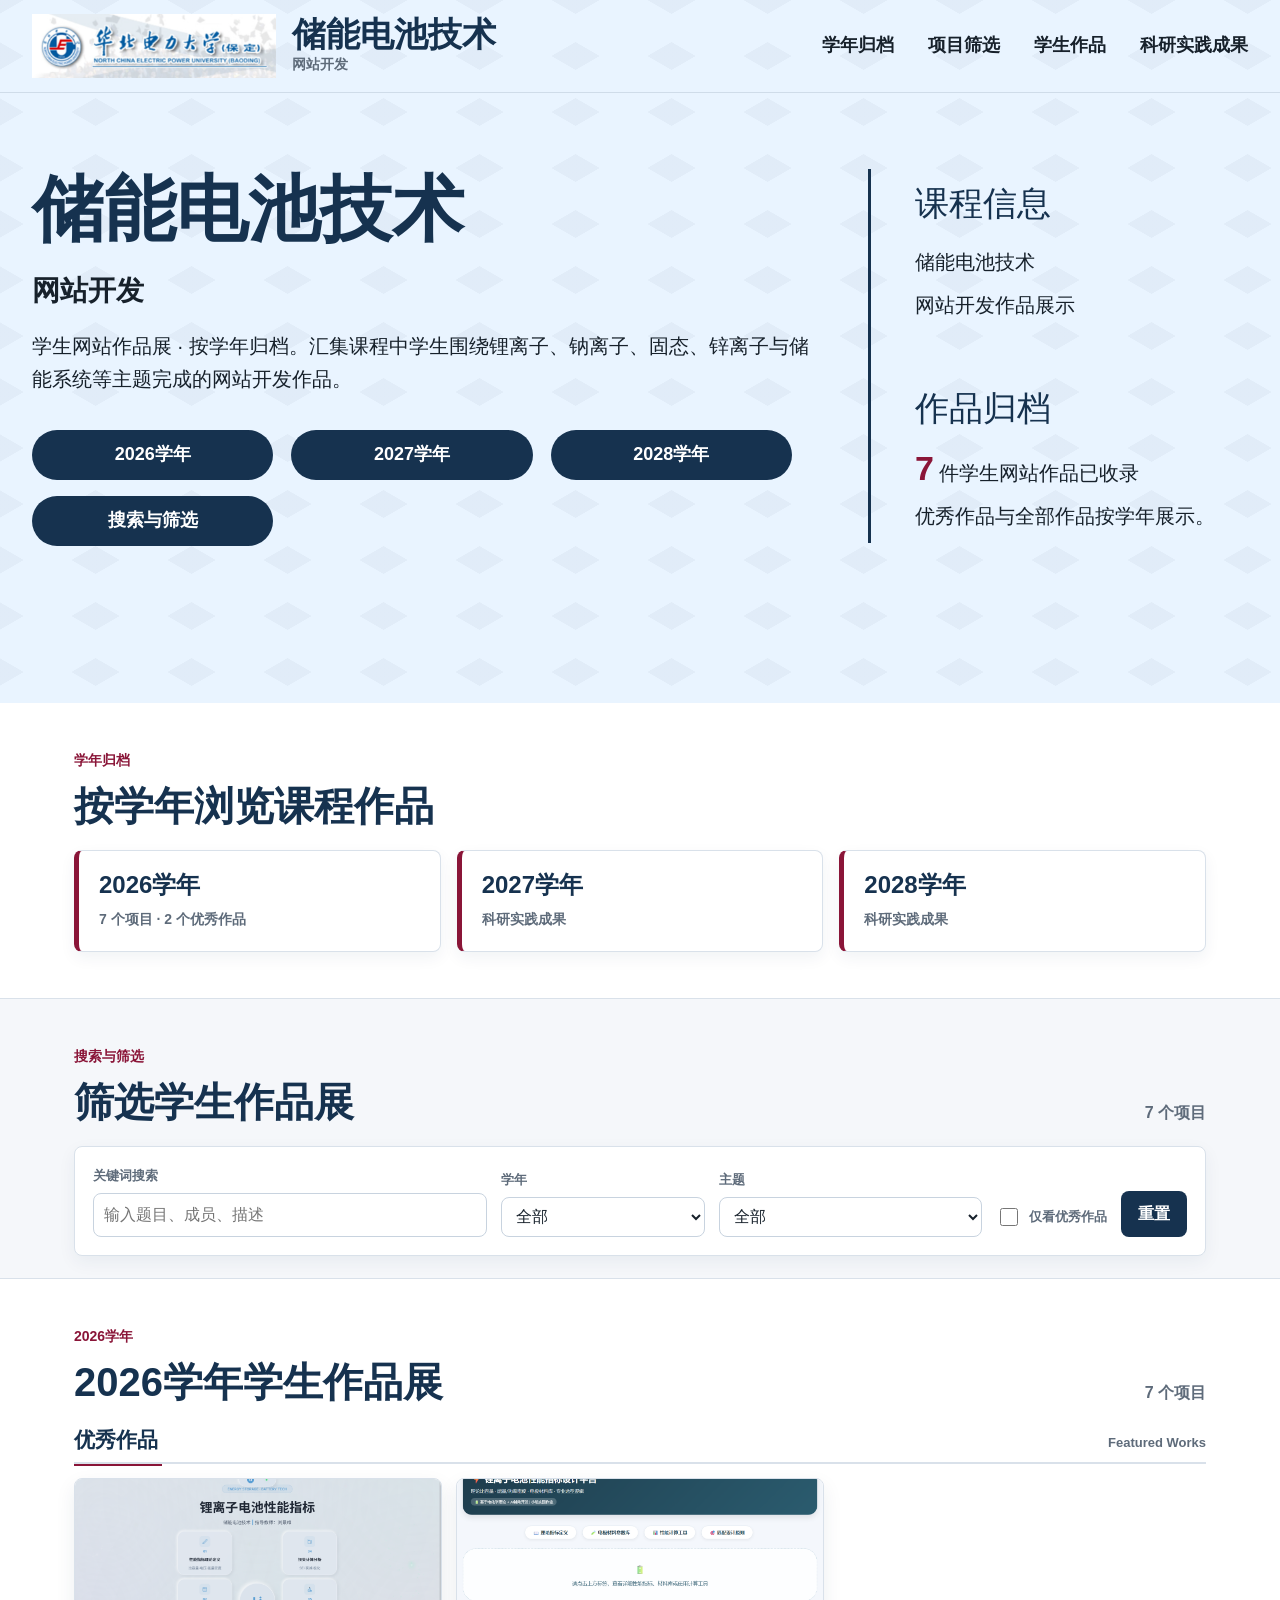
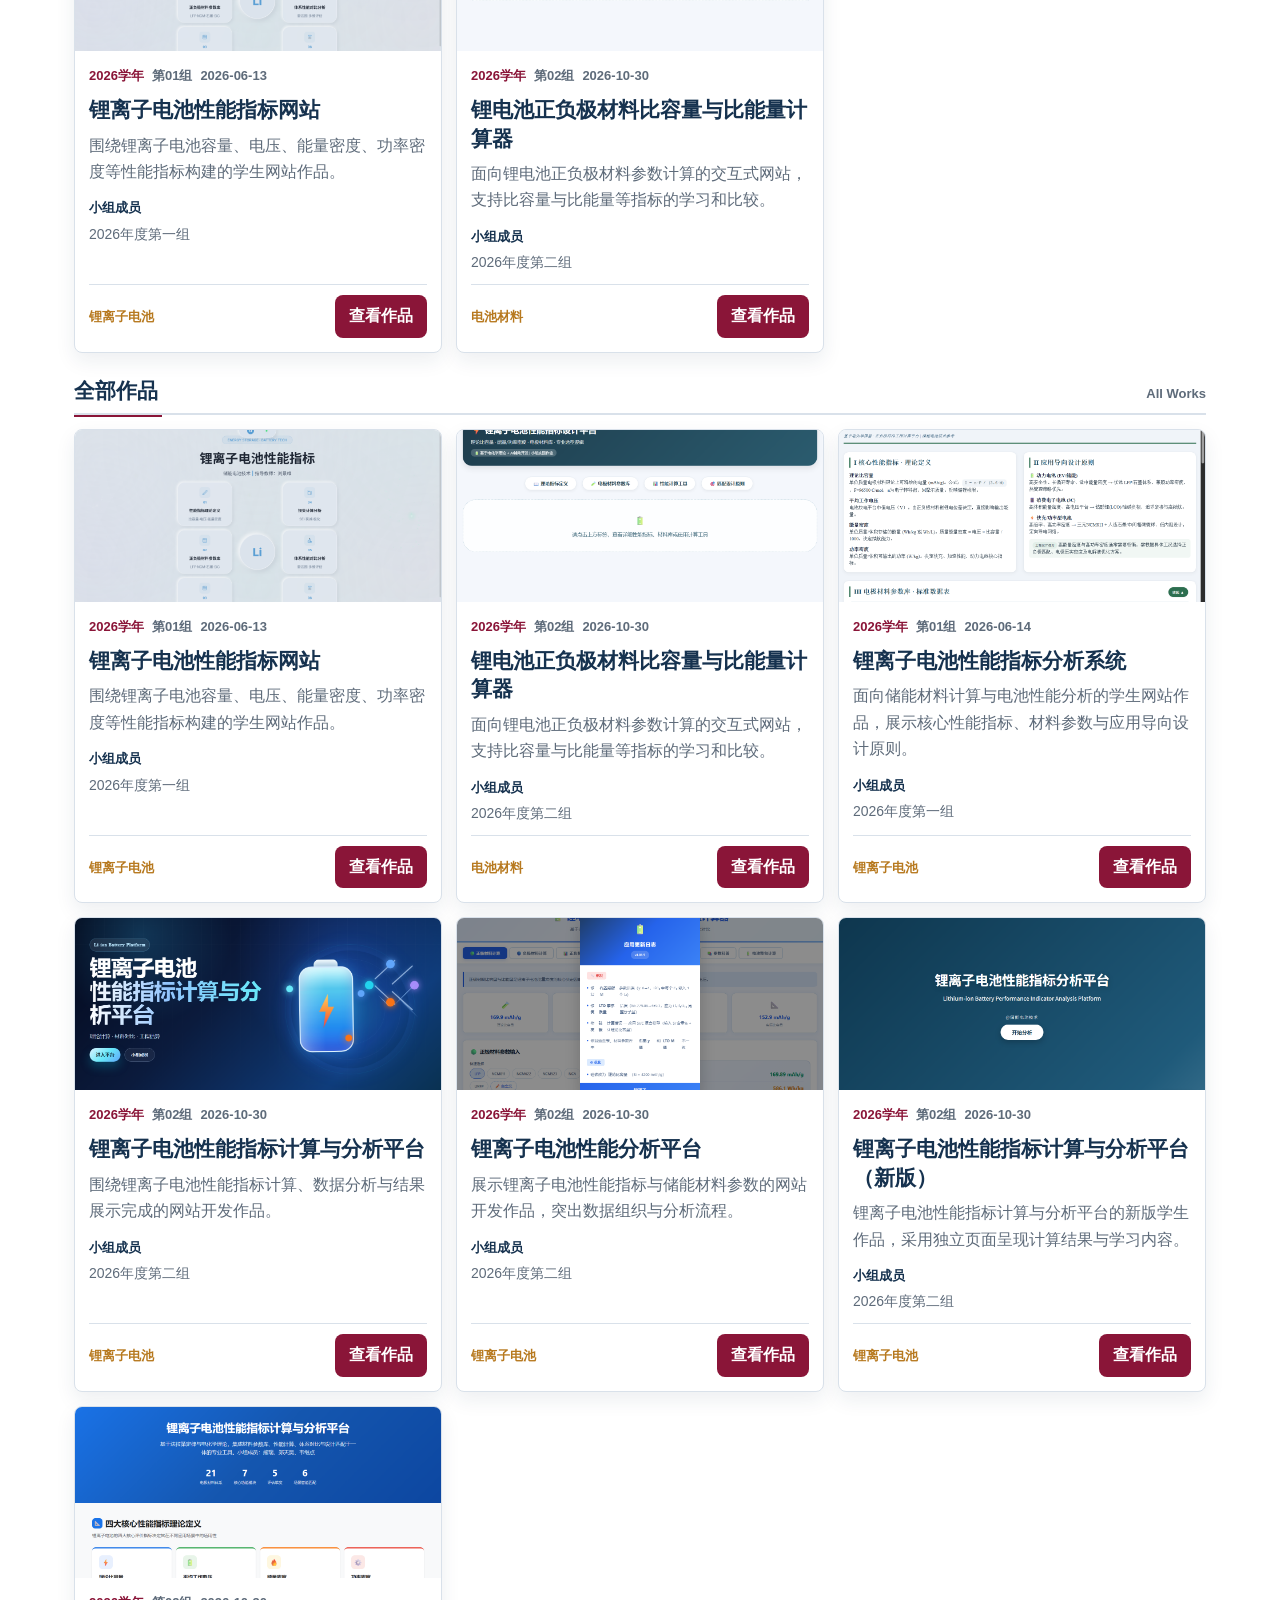
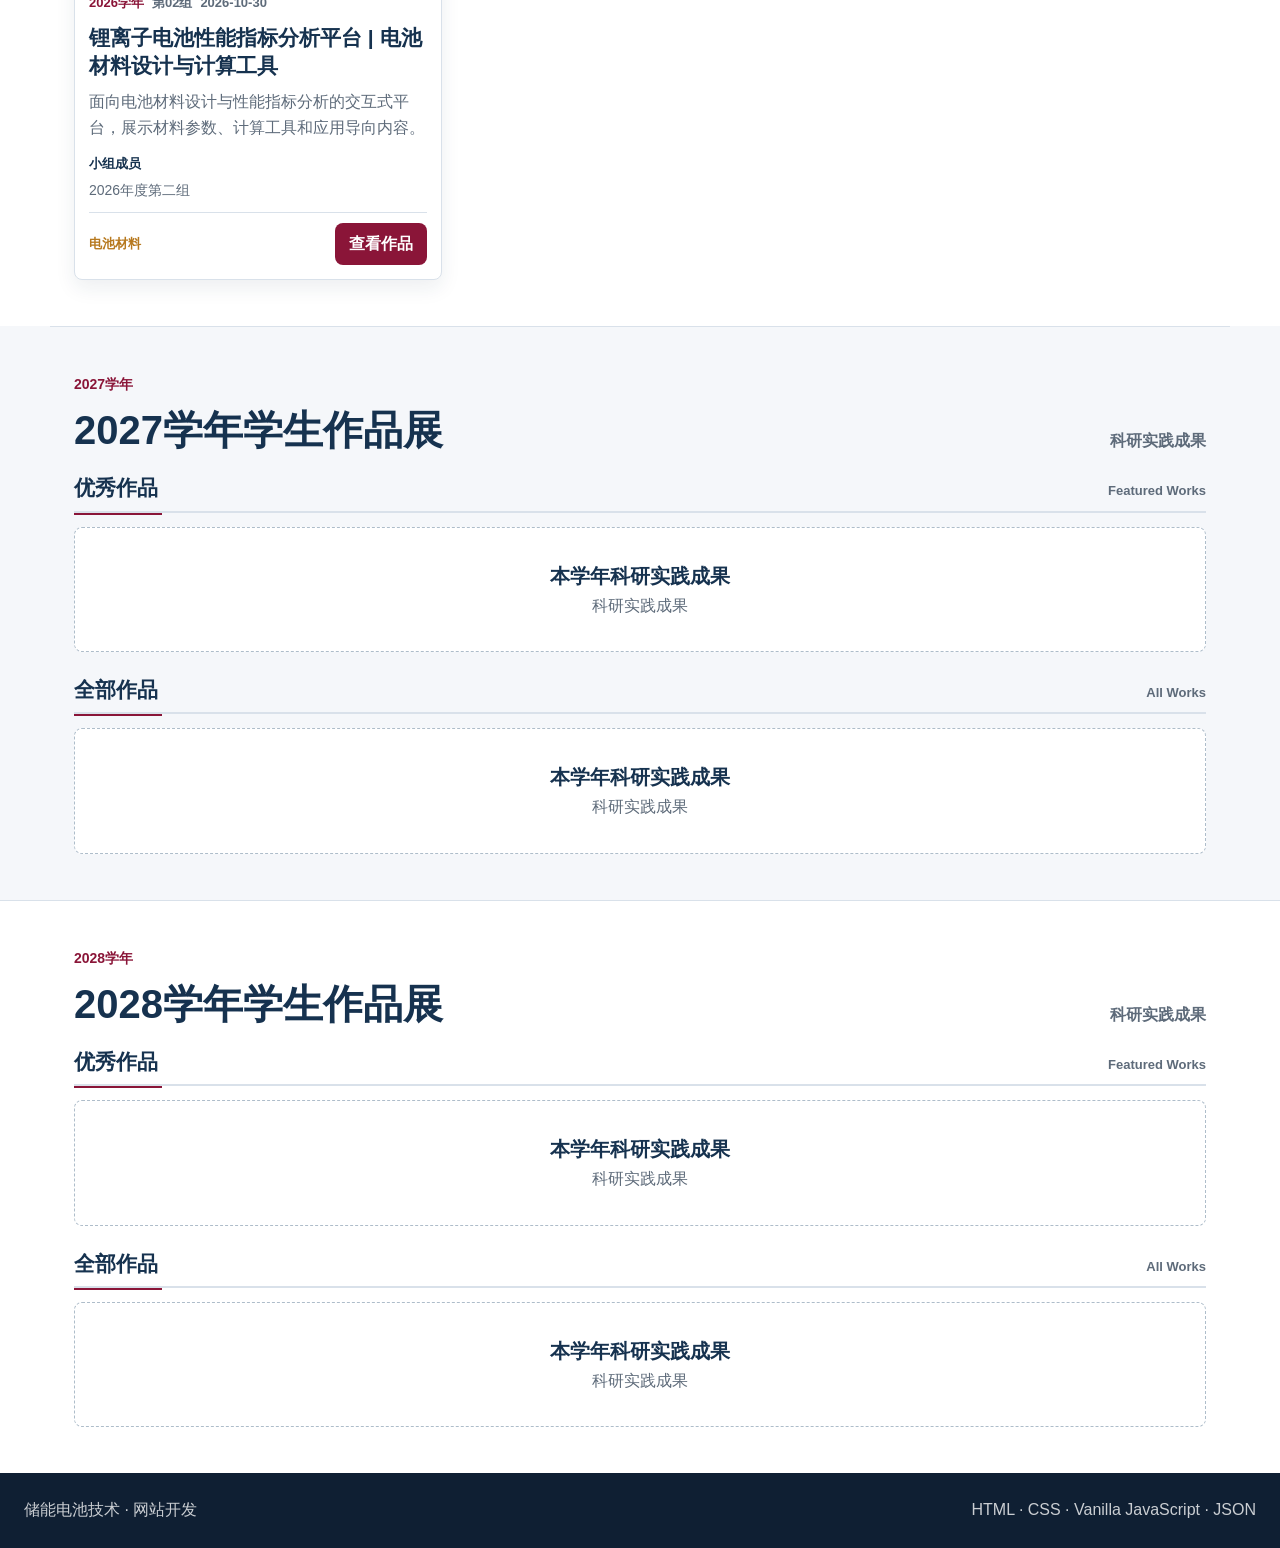
==== index.html @ 8d5ab1e0 "Publish course showcase static site" ====
<!doctype html>
<html lang="zh-CN">
  <head>
    <meta charset="utf-8">
    <meta name="viewport" content="width=device-width, initial-scale=1">
    <title>储能电池技术 · 网站开发</title>
    <meta name="description" content="储能电池技术网站开发作品展 · 按学年归档">
    <link rel="stylesheet" href="assets/css/style.css">
  </head>
  <body>
    <a class="skip-link" href="#year-2026">跳到学生作品展</a>

    <header class="cover-section" id="cover">
      <nav class="course-nav" aria-label="课程首页导航">
        <a class="course-brand" href="#cover" aria-label="返回作品展第一页">
          <img src="assets/images/ncepu-baoding-logo.png" alt="华北电力大学（保定）logo">
          <span>
            <strong>储能电池技术</strong>
            <small>网站开发</small>
          </span>
        </a>
        <div class="course-nav-links">
          <a href="#year-nav">学年归档</a>
          <a href="#filters">项目筛选</a>
          <a href="#year-2026">学生作品</a>
          <a href="#year-2027">科研实践成果</a>
        </div>
      </nav>

      <div class="cover-inner">
        <div class="cover-copy">
          <h1>储能电池技术</h1>
          <p class="cover-subtitle">网站开发</p>
          <p class="cover-description">
            学生网站作品展 · 按学年归档。汇集课程中学生围绕锂离子、钠离子、固态、锌离子与储能系统等主题完成的网站开发作品。
          </p>
          <div class="cover-actions term-links" aria-label="学年入口">
            <a class="button primary" href="#year-2026">2026学年</a>
            <a class="button primary" href="#year-2027">2027学年</a>
            <a class="button primary" href="#year-2028">2028学年</a>
            <a class="button primary" href="#filters">搜索与筛选</a>
          </div>
        </div>

        <aside class="cover-side" aria-label="课程信息">
          <section>
            <h2>课程信息</h2>
            <p>储能电池技术</p>
            <p>网站开发作品展示</p>
          </section>
          <section>
            <h2>作品归档</h2>
            <p><strong id="stat-projects">7</strong> 件学生网站作品已收录</p>
            <p>优秀作品与全部作品按学年展示。</p>
          </section>
        </aside>
      </div>
    </header>

    <main>
      <section class="site-section year-navigation" id="year-nav" aria-labelledby="year-nav-title">
        <div class="section-heading">
          <p class="section-kicker">学年归档</p>
          <h2 id="year-nav-title">按学年浏览课程作品</h2>
        </div>
        <nav class="year-nav-list" id="year-nav-list" aria-label="学年归档"></nav>
      </section>

      <section class="site-section filter-section" id="filters" aria-labelledby="filters-title">
        <div class="section-heading split">
          <div>
            <p class="section-kicker">搜索与筛选</p>
            <h2 id="filters-title">筛选学生作品展</h2>
          </div>
          <p class="result-count" id="result-count">0 个项目</p>
        </div>

        <form class="filters" id="project-filters" role="search">
          <label>
            <span>关键词搜索</span>
            <input id="search-input" type="search" placeholder="输入题目、成员、描述">
          </label>
          <label>
            <span>学年</span>
            <select id="year-filter">
              <option value="all">全部</option>
            </select>
          </label>
          <label>
            <span>主题</span>
            <select id="topic-filter">
              <option value="all">全部</option>
            </select>
          </label>
          <label class="check-filter">
            <input id="featured-filter" type="checkbox">
            <span>仅看优秀作品</span>
          </label>
          <button class="button filter-reset" type="reset">重置</button>
        </form>
      </section>

      <section class="site-section year-section" id="year-2026" aria-labelledby="year-2026-title" data-year-section="2026">
        <div class="section-heading split">
          <div>
            <p class="section-kicker">2026学年</p>
            <h2 id="year-2026-title">2026学年学生作品展</h2>
          </div>
          <p class="year-summary" data-year-count="2026">科研实践成果</p>
        </div>
        <div class="project-block">
          <div class="block-heading">
            <h3>优秀作品</h3>
            <span>Featured Works</span>
          </div>
          <div class="work-grid" data-render="featured" data-year="2026"></div>
        </div>
        <div class="project-block">
          <div class="block-heading">
            <h3>全部作品</h3>
            <span>All Works</span>
          </div>
          <div class="work-grid" data-render="all" data-year="2026"></div>
        </div>
      </section>

      <section class="site-section year-section" id="year-2027" aria-labelledby="year-2027-title" data-year-section="2027">
        <div class="section-heading split">
          <div>
            <p class="section-kicker">2027学年</p>
            <h2 id="year-2027-title">2027学年学生作品展</h2>
          </div>
          <p class="year-summary" data-year-count="2027">科研实践成果</p>
        </div>
        <div class="project-block">
          <div class="block-heading">
            <h3>优秀作品</h3>
            <span>Featured Works</span>
          </div>
          <div class="work-grid" data-render="featured" data-year="2027"></div>
        </div>
        <div class="project-block">
          <div class="block-heading">
            <h3>全部作品</h3>
            <span>All Works</span>
          </div>
          <div class="work-grid" data-render="all" data-year="2027"></div>
        </div>
      </section>

      <section class="site-section year-section" id="year-2028" aria-labelledby="year-2028-title" data-year-section="2028">
        <div class="section-heading split">
          <div>
            <p class="section-kicker">2028学年</p>
            <h2 id="year-2028-title">2028学年学生作品展</h2>
          </div>
          <p class="year-summary" data-year-count="2028">科研实践成果</p>
        </div>
        <div class="project-block">
          <div class="block-heading">
            <h3>优秀作品</h3>
            <span>Featured Works</span>
          </div>
          <div class="work-grid" data-render="featured" data-year="2028"></div>
        </div>
        <div class="project-block">
          <div class="block-heading">
            <h3>全部作品</h3>
            <span>All Works</span>
          </div>
          <div class="work-grid" data-render="all" data-year="2028"></div>
        </div>
      </section>
    </main>

    <button class="back-to-top" id="back-to-top" type="button" aria-label="返回顶部">返回顶部</button>

    <footer class="site-footer">
      <p>储能电池技术 · 网站开发</p>
      <p>HTML · CSS · Vanilla JavaScript · JSON</p>
    </footer>

    <script id="project-data-fallback" type="application/json">
{
  "projects": [
    {
      "year": 2026,
      "group": "group01",
      "title": "锂离子电池性能指标网站",
      "members": ["2026年度第一组"],
      "keywords": ["锂离子电池", "性能指标", "储能电池", "容量", "能量密度"],
      "description": "围绕锂离子电池容量、电压、能量密度、功率密度等性能指标构建的学生网站作品。",
      "date": "2026-06-13",
      "url": "works/2026/group01/锂离子电池性能指标网站.html",
      "cover": "assets/covers/2026-group01-work01.png",
      "category": "锂离子电池",
      "featured": true
    },
    {
      "year": 2026,
      "group": "group01",
      "title": "锂离子电池性能指标分析系统",
      "members": ["2026年度第一组"],
      "keywords": ["锂离子电池", "性能分析", "正负极材料", "储能材料", "理论计算"],
      "description": "面向储能材料计算与电池性能分析的学生网站作品，展示核心性能指标、材料参数与应用导向设计原则。",
      "date": "2026-06-14",
      "url": "works/2026/group01/锂离子电池性能指标网站（最终版）.html",
      "cover": "assets/covers/2026-group01-work02.png",
      "category": "锂离子电池",
      "featured": false
    },
    {
      "year": 2026,
      "group": "group02",
      "title": "锂离子电池性能指标计算与分析平台",
      "members": ["2026年度第二组"],
      "keywords": ["锂离子电池", "性能指标", "计算分析", "储能电池"],
      "description": "围绕锂离子电池性能指标计算、数据分析与结果展示完成的网站开发作品。",
      "date": "2026-10-30",
      "url": "works/2026/group02/AI实践作业-锂离子电池性能指标计算网站(1).html",
      "cover": "assets/covers/2026-group02-work01.png",
      "category": "锂离子电池",
      "featured": false
    },
    {
      "year": 2026,
      "group": "group02",
      "title": "锂电池正负极材料比容量与比能量计算器",
      "members": ["2026年度第二组"],
      "keywords": ["锂电池", "正极材料", "负极材料", "比容量", "比能量"],
      "description": "面向锂电池正负极材料参数计算的交互式网站，支持比容量与比能量等指标的学习和比较。",
      "date": "2026-10-30",
      "url": "works/2026/group02/储能电池技术第二组网站-定稿.html",
      "cover": "assets/covers/2026-group02-work02.png",
      "category": "电池材料",
      "featured": true
    },
    {
      "year": 2026,
      "group": "group02",
      "title": "锂离子电池性能分析平台",
      "members": ["2026年度第二组"],
      "keywords": ["锂离子电池", "性能分析", "储能电池", "材料参数"],
      "description": "展示锂离子电池性能指标与储能材料参数的网站开发作品，突出数据组织与分析流程。",
      "date": "2026-10-30",
      "url": "works/2026/group02/储能电池网站开发代码.html",
      "cover": "assets/covers/2026-group02-work03.png",
      "category": "锂离子电池",
      "featured": false
    },
    {
      "year": 2026,
      "group": "group02",
      "title": "锂离子电池性能指标计算与分析平台（新版）",
      "members": ["2026年度第二组"],
      "keywords": ["锂离子电池", "性能指标", "计算分析", "网站开发"],
      "description": "锂离子电池性能指标计算与分析平台的新版学生作品，采用独立页面呈现计算结果与学习内容。",
      "date": "2026-10-30",
      "url": "works/2026/group02/锂离子电池性能指标网站-new.html",
      "cover": "assets/covers/2026-group02-work04.png",
      "category": "锂离子电池",
      "featured": false
    },
    {
      "year": 2026,
      "group": "group02",
      "title": "锂离子电池性能指标分析平台 | 电池材料设计与计算工具",
      "members": ["2026年度第二组"],
      "keywords": ["锂离子电池", "电池材料", "性能指标", "设计平台", "计算工具"],
      "description": "面向电池材料设计与性能指标分析的交互式平台，展示材料参数、计算工具和应用导向内容。",
      "date": "2026-10-30",
      "url": "works/2026/group02/锂离子电池性能指标设计平台(2).html",
      "cover": "assets/covers/2026-group02-work05.png",
      "category": "电池材料",
      "featured": false
    }
  ]
}
    </script>
    <script src="assets/js/main.js" defer></script>
  </body>
</html>
---- assets/css/style.css ----
:root {
  --bg: #f5f7fa;
  --surface: #ffffff;
  --surface-muted: #eef3f7;
  --ink: #17212b;
  --muted: #5e6b7a;
  --line: #d9e1ea;
  --navy: #16324f;
  --maroon: #8a1538;
  --green: #0f766e;
  --gold: #b7791f;
  --shadow: 0 12px 30px rgba(22, 50, 79, 0.12);
  --radius: 8px;
}

* {
  box-sizing: border-box;
}

html {
  scroll-behavior: smooth;
}

body {
  background: var(--bg);
  color: var(--ink);
  font-family: "Microsoft YaHei", "PingFang SC", "Noto Sans SC", Arial, sans-serif;
  line-height: 1.65;
  margin: 0;
  overflow-x: hidden;
}

a {
  color: inherit;
  text-decoration: none;
}

img {
  display: block;
  max-width: 100%;
}

button,
input,
select {
  font: inherit;
}

.skip-link {
  background: var(--navy);
  color: #fff;
  left: 16px;
  padding: 8px 12px;
  position: absolute;
  top: -80px;
  z-index: 20;
}

.skip-link:focus {
  top: 16px;
}

.cover-section {
  background-color: #e9f4ff;
  background-image:
    linear-gradient(30deg, rgba(22, 50, 79, 0.04) 12%, transparent 12.5%, transparent 87%, rgba(22, 50, 79, 0.04) 87.5%, rgba(22, 50, 79, 0.04)),
    linear-gradient(150deg, rgba(22, 50, 79, 0.04) 12%, transparent 12.5%, transparent 87%, rgba(22, 50, 79, 0.04) 87.5%, rgba(22, 50, 79, 0.04));
  background-position: 0 0, 0 0;
  background-size: 96px 56px;
  color: var(--navy);
  min-height: 78vh;
}

.course-nav {
  align-items: center;
  border-bottom: 1px solid rgba(22, 50, 79, 0.12);
  display: flex;
  justify-content: space-between;
  margin: 0 auto;
  max-width: 1360px;
  min-height: 92px;
  padding: 14px 32px;
}

.course-brand {
  align-items: center;
  display: flex;
  gap: 16px;
}

.course-brand img {
  height: 64px;
  object-fit: contain;
  width: auto;
}

.course-brand strong,
.course-brand small {
  display: block;
}

.course-brand strong {
  color: var(--navy);
  font-size: 34px;
  line-height: 1.1;
}

.course-brand small {
  color: var(--muted);
  font-size: 14px;
  font-weight: 700;
}

.course-nav-links {
  align-items: center;
  display: flex;
  gap: 34px;
  justify-content: flex-end;
}

.course-nav-links a {
  color: var(--ink);
  font-size: 18px;
  font-weight: 700;
}

.course-nav-links a:hover,
.course-nav-links a:focus-visible {
  color: var(--maroon);
  outline: none;
}

.cover-inner {
  align-items: start;
  display: grid;
  gap: 48px;
  grid-template-columns: minmax(0, 1fr) 380px;
  margin: 0 auto;
  max-width: 1360px;
  min-height: calc(78vh - 92px);
  padding: 76px 32px 58px;
}

.cover-copy {
  max-width: 780px;
  min-width: 0;
}

.section-kicker {
  color: var(--maroon);
  font-size: 14px;
  font-weight: 800;
  letter-spacing: 0;
  margin: 0 0 10px;
}

h1,
h2,
h3,
p {
  margin-top: 0;
}

h1 {
  font-size: clamp(40px, 6vw, 72px);
  line-height: 1.12;
  margin-bottom: 18px;
  overflow-wrap: anywhere;
  word-break: break-word;
}

h2 {
  color: var(--navy);
  font-size: clamp(27px, 3.5vw, 40px);
  line-height: 1.2;
  margin: 0;
}

h3 {
  color: var(--navy);
  font-size: 21px;
  line-height: 1.35;
  margin: 0;
}

.cover-subtitle {
  color: var(--ink);
  font-size: clamp(21px, 2.2vw, 30px);
  font-weight: 700;
  margin-bottom: 16px;
  overflow-wrap: anywhere;
}

.cover-description {
  color: var(--ink);
  font-size: 20px;
  max-width: 820px;
  overflow-wrap: anywhere;
}

.cover-actions {
  display: grid;
  gap: 16px 18px;
  grid-template-columns: repeat(3, minmax(180px, 1fr));
  margin-top: 34px;
  max-width: 760px;
}

.button {
  align-items: center;
  border: 1px solid transparent;
  border-radius: var(--radius);
  cursor: pointer;
  display: inline-flex;
  font-weight: 700;
  justify-content: center;
  min-height: 42px;
  padding: 9px 16px;
}

.button.primary {
  background: var(--navy);
  color: #fff;
}

.button:hover,
.button:focus-visible {
  outline: 3px solid rgba(22, 50, 79, 0.14);
  outline-offset: 2px;
}

.term-links .button {
  border-radius: 999px;
  font-size: 18px;
  min-height: 50px;
}

.cover-side {
  border-left: 3px solid var(--navy);
  display: grid;
  gap: 56px;
  padding: 14px 0 0 44px;
}

.cover-side h2 {
  color: var(--navy);
  font-size: 34px;
  font-weight: 500;
  margin-bottom: 22px;
}

.cover-side p {
  color: var(--ink);
  font-size: 20px;
  margin-bottom: 10px;
}

.cover-side strong {
  color: var(--maroon);
  font-size: 34px;
  line-height: 1;
}

.site-section {
  margin: 0 auto;
  max-width: 1180px;
  padding: 46px 24px;
}

.year-navigation {
  background: var(--surface);
  border-bottom: 1px solid var(--line);
  max-width: none;
}

.year-navigation > * {
  margin-left: auto;
  margin-right: auto;
  max-width: 1132px;
}

.section-heading {
  margin-bottom: 20px;
}

.section-heading.split {
  align-items: end;
  display: flex;
  gap: 20px;
  justify-content: space-between;
}

.year-nav-list {
  display: grid;
  gap: 16px;
  grid-template-columns: repeat(3, minmax(0, 1fr));
}

.year-nav-card {
  background: #fff;
  border: 1px solid var(--line);
  border-left: 5px solid var(--maroon);
  border-radius: var(--radius);
  box-shadow: 0 6px 16px rgba(22, 50, 79, 0.06);
  padding: 20px;
}

.year-nav-card:hover,
.year-nav-card:focus-visible {
  border-color: #b9c8d8;
  outline: 3px solid rgba(138, 21, 56, 0.12);
}

.year-nav-card span,
.year-nav-card strong {
  display: block;
}

.year-nav-card span {
  color: var(--navy);
  font-size: 24px;
  font-weight: 850;
  line-height: 1.2;
  margin-bottom: 8px;
}

.year-nav-card strong {
  color: var(--muted);
  font-size: 14px;
}

.filter-section {
  padding-bottom: 22px;
}

.result-count,
.year-summary {
  color: var(--muted);
  font-weight: 800;
  margin: 0;
}

.filters {
  align-items: end;
  background: var(--surface);
  border: 1px solid var(--line);
  border-radius: var(--radius);
  box-shadow: 0 6px 18px rgba(22, 50, 79, 0.06);
  display: grid;
  gap: 14px;
  grid-template-columns: minmax(240px, 1.35fr) minmax(140px, 0.7fr) minmax(160px, 0.9fr) auto auto;
  padding: 18px;
}

.filters label {
  display: grid;
  gap: 6px;
}

.filters label span {
  color: var(--muted);
  font-size: 13px;
  font-weight: 800;
}

input,
select {
  background: #fff;
  border: 1px solid #c8d3df;
  border-radius: var(--radius);
  color: var(--ink);
  min-height: 40px;
  padding: 8px 10px;
  width: 100%;
}

input:focus,
select:focus {
  border-color: var(--navy);
  outline: 3px solid rgba(22, 50, 79, 0.14);
}

.check-filter {
  align-items: center;
  display: flex !important;
  gap: 8px !important;
  min-height: 40px;
}

.check-filter input {
  height: 18px;
  min-height: 18px;
  width: 18px;
}

.filter-reset {
  background: var(--navy);
  color: #fff;
}

.year-section {
  border-top: 1px solid var(--line);
}

.year-section:nth-of-type(odd) {
  background: #fff;
  max-width: none;
}

.year-section:nth-of-type(odd) > * {
  margin-left: auto;
  margin-right: auto;
  max-width: 1132px;
}

.project-block + .project-block {
  margin-top: 24px;
}

.block-heading {
  align-items: baseline;
  border-bottom: 2px solid var(--line);
  display: flex;
  gap: 12px;
  justify-content: space-between;
  margin-bottom: 14px;
  padding-bottom: 8px;
}

.block-heading h3 {
  position: relative;
}

.block-heading h3::after {
  background: var(--maroon);
  bottom: -12px;
  content: "";
  height: 2px;
  left: 0;
  position: absolute;
  width: 88px;
}

.block-heading span {
  color: var(--muted);
  font-size: 13px;
  font-weight: 800;
}

.work-grid {
  display: grid;
  gap: 14px;
  grid-template-columns: repeat(3, minmax(220px, 1fr));
}

.work-card {
  background: var(--surface);
  border: 1px solid var(--line);
  border-radius: var(--radius);
  box-shadow: 0 8px 20px rgba(22, 50, 79, 0.08);
  display: flex;
  flex-direction: column;
  min-width: 0;
  overflow: hidden;
}

.work-cover {
  background: var(--surface-muted);
  display: block;
}

.work-cover.cover-disabled {
  cursor: default;
}

.work-cover img {
  aspect-ratio: 16 / 7.5;
  height: 100%;
  object-fit: cover;
  width: 100%;
}

.work-body {
  display: flex;
  flex: 1;
  flex-direction: column;
  padding: 14px;
}

.work-meta {
  color: var(--muted);
  display: flex;
  flex-wrap: wrap;
  font-size: 13px;
  font-weight: 800;
  gap: 8px;
  margin-bottom: 10px;
}

.work-meta span:first-child {
  color: var(--maroon);
}

.work-description {
  color: var(--muted);
  margin: 8px 0 12px;
}

.work-info {
  display: grid;
  gap: 4px;
  margin-bottom: 10px;
}

.work-info strong {
  color: var(--navy);
  font-size: 13px;
}

.work-info span {
  color: var(--muted);
  font-size: 14px;
}

.work-footer {
  align-items: center;
  border-top: 1px solid var(--line);
  display: flex;
  gap: 12px;
  justify-content: space-between;
  margin-top: auto;
  padding-top: 10px;
}

.category {
  color: var(--gold);
  font-size: 13px;
  font-weight: 800;
}

.work-button {
  background: var(--maroon);
  color: #fff;
  flex: 0 0 auto;
  min-height: 38px;
  padding: 7px 13px;
}

.work-button.disabled {
  background: #e8edf2;
  color: #748193;
  cursor: default;
  pointer-events: none;
}

.empty-state {
  background: var(--surface);
  border: 1px dashed #aebdca;
  border-radius: var(--radius);
  color: var(--muted);
  grid-column: 1 / -1;
  padding: 32px;
  text-align: center;
}

.empty-state strong,
.empty-state span {
  display: block;
}

.empty-state strong {
  color: var(--navy);
  font-size: 20px;
}

.back-to-top {
  background: var(--navy);
  border: 0;
  border-radius: var(--radius);
  bottom: 22px;
  box-shadow: var(--shadow);
  color: #fff;
  cursor: pointer;
  font-weight: 800;
  opacity: 0;
  padding: 10px 14px;
  pointer-events: none;
  position: fixed;
  right: 22px;
  z-index: 30;
}

.back-to-top.is-visible,
.back-to-top:focus-visible {
  opacity: 1;
  pointer-events: auto;
}

.site-footer {
  align-items: center;
  background: #0f1f33;
  color: rgba(255, 255, 255, 0.78);
  display: flex;
  flex-wrap: wrap;
  gap: 10px;
  justify-content: space-between;
  padding: 24px;
}

.site-footer p {
  margin: 0;
}

.work-page {
  background: #f8fafc;
}

.work-shell {
  margin: 0 auto;
  max-width: 960px;
  padding: 48px 24px;
}

.work-hero {
  background: #fff;
  border: 1px solid var(--line);
  border-radius: var(--radius);
  box-shadow: var(--shadow);
  padding: 34px;
}

.work-hero h1 {
  color: var(--navy);
  font-size: clamp(32px, 6vw, 54px);
}

.work-hero p {
  color: var(--muted);
}

.work-section {
  background: #fff;
  border: 1px solid var(--line);
  border-radius: var(--radius);
  margin-top: 18px;
  padding: 26px;
}

@media (max-width: 980px) {
  .course-nav {
    align-items: flex-start;
    flex-direction: column;
    gap: 18px;
  }

  .course-nav-links {
    flex-wrap: wrap;
    gap: 14px 22px;
    justify-content: flex-start;
  }

  .cover-inner {
    grid-template-columns: 1fr;
    min-height: auto;
    padding: 70px 24px;
  }

  .cover-actions {
    grid-template-columns: repeat(2, minmax(180px, 1fr));
  }

  .cover-side {
    border-left: 0;
    border-top: 3px solid var(--navy);
    gap: 28px;
    padding: 30px 0 0;
  }

  .filters {
    grid-template-columns: 1fr 1fr;
  }

  .work-grid {
    grid-template-columns: repeat(2, minmax(0, 1fr));
  }
}

@media (max-width: 720px) {
  .cover-inner,
  .site-section {
    padding-left: 18px;
    padding-right: 18px;
  }

  .section-heading.split,
  .site-footer {
    align-items: flex-start;
    flex-direction: column;
  }

  .year-nav-list,
  .filters,
  .work-grid,
  .cover-actions {
    grid-template-columns: 1fr;
  }

  .work-footer {
    align-items: stretch;
    flex-direction: column;
  }

  .work-button {
    width: 100%;
  }
}

@media (max-width: 480px) {
  h1 {
    font-size: 32px;
    line-height: 1.18;
  }

  .cover-subtitle {
    font-size: 20px;
  }

  .cover-description {
    font-size: 16px;
    max-width: 100%;
    word-break: break-all;
  }

  .cover-inner {
    padding-top: 52px;
  }

  .cover-actions .button {
    width: 100%;
  }

  .back-to-top {
    bottom: 14px;
    right: 14px;
  }
}
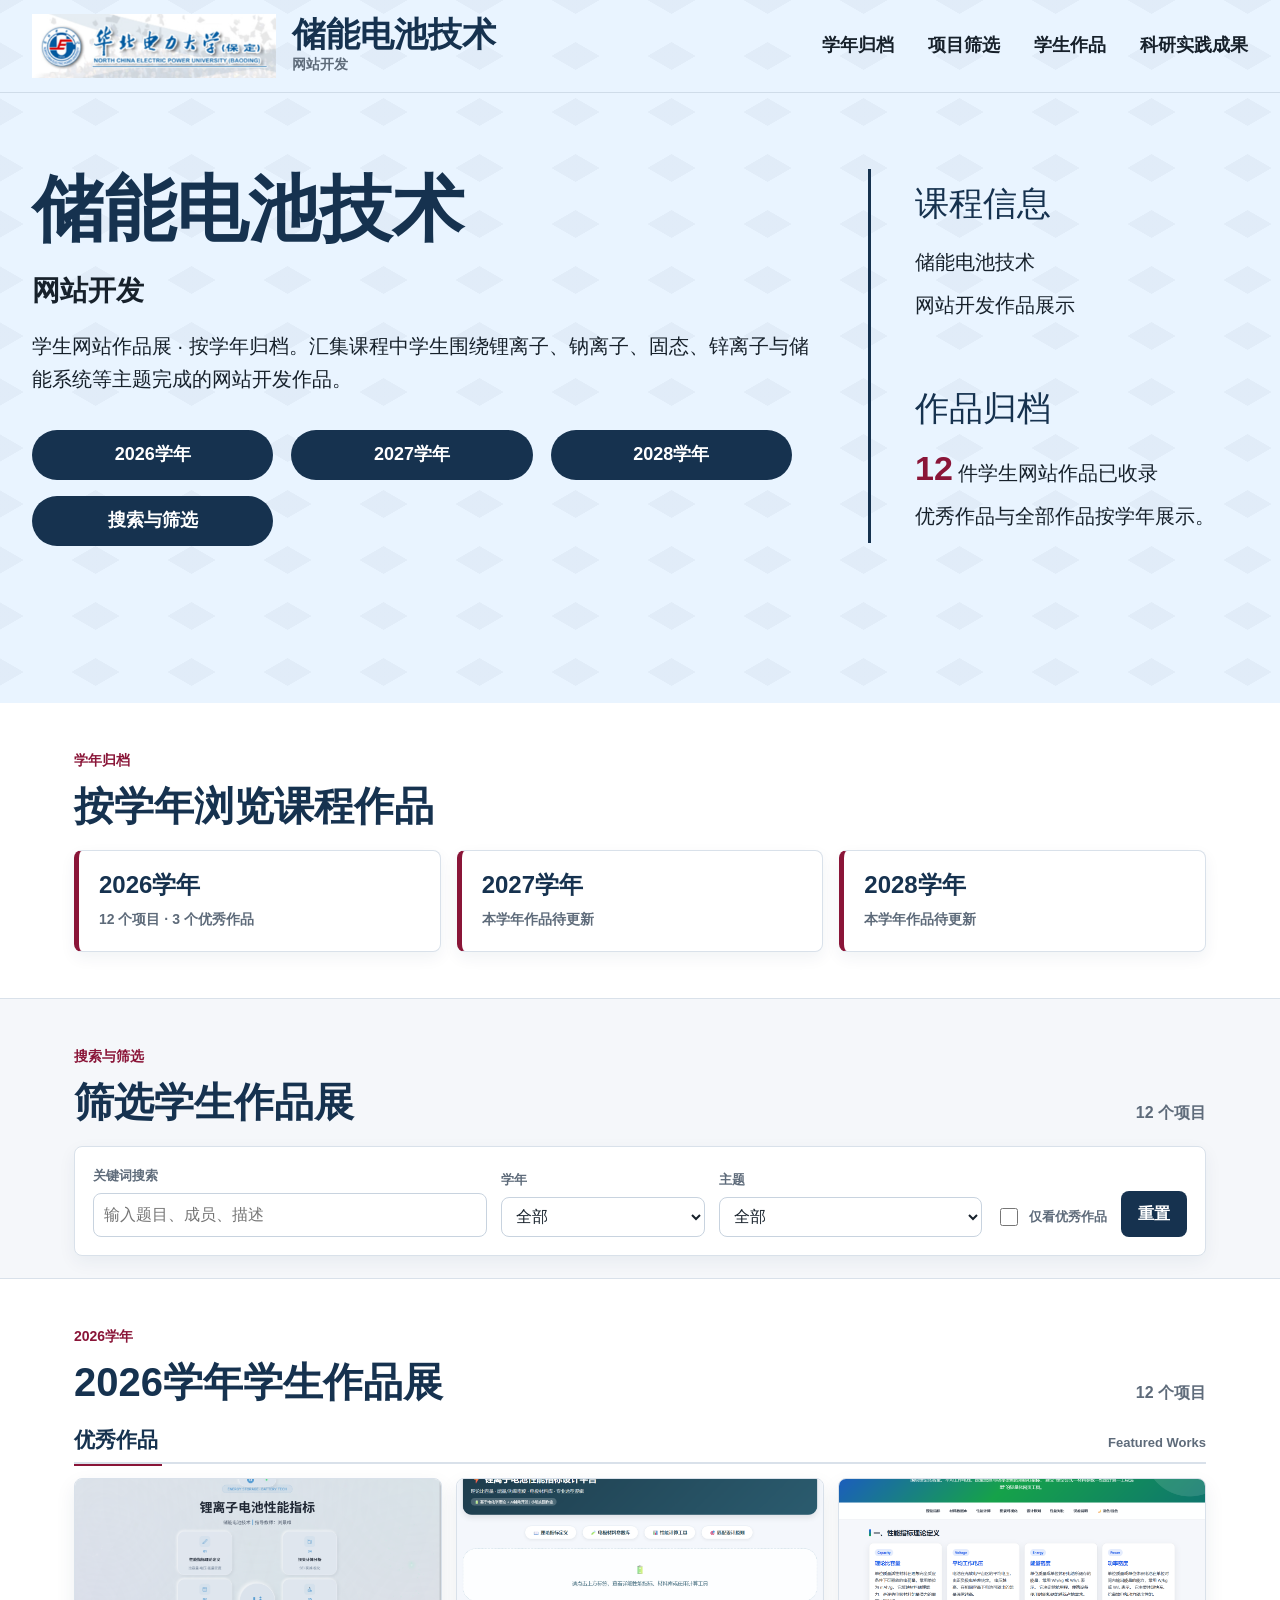
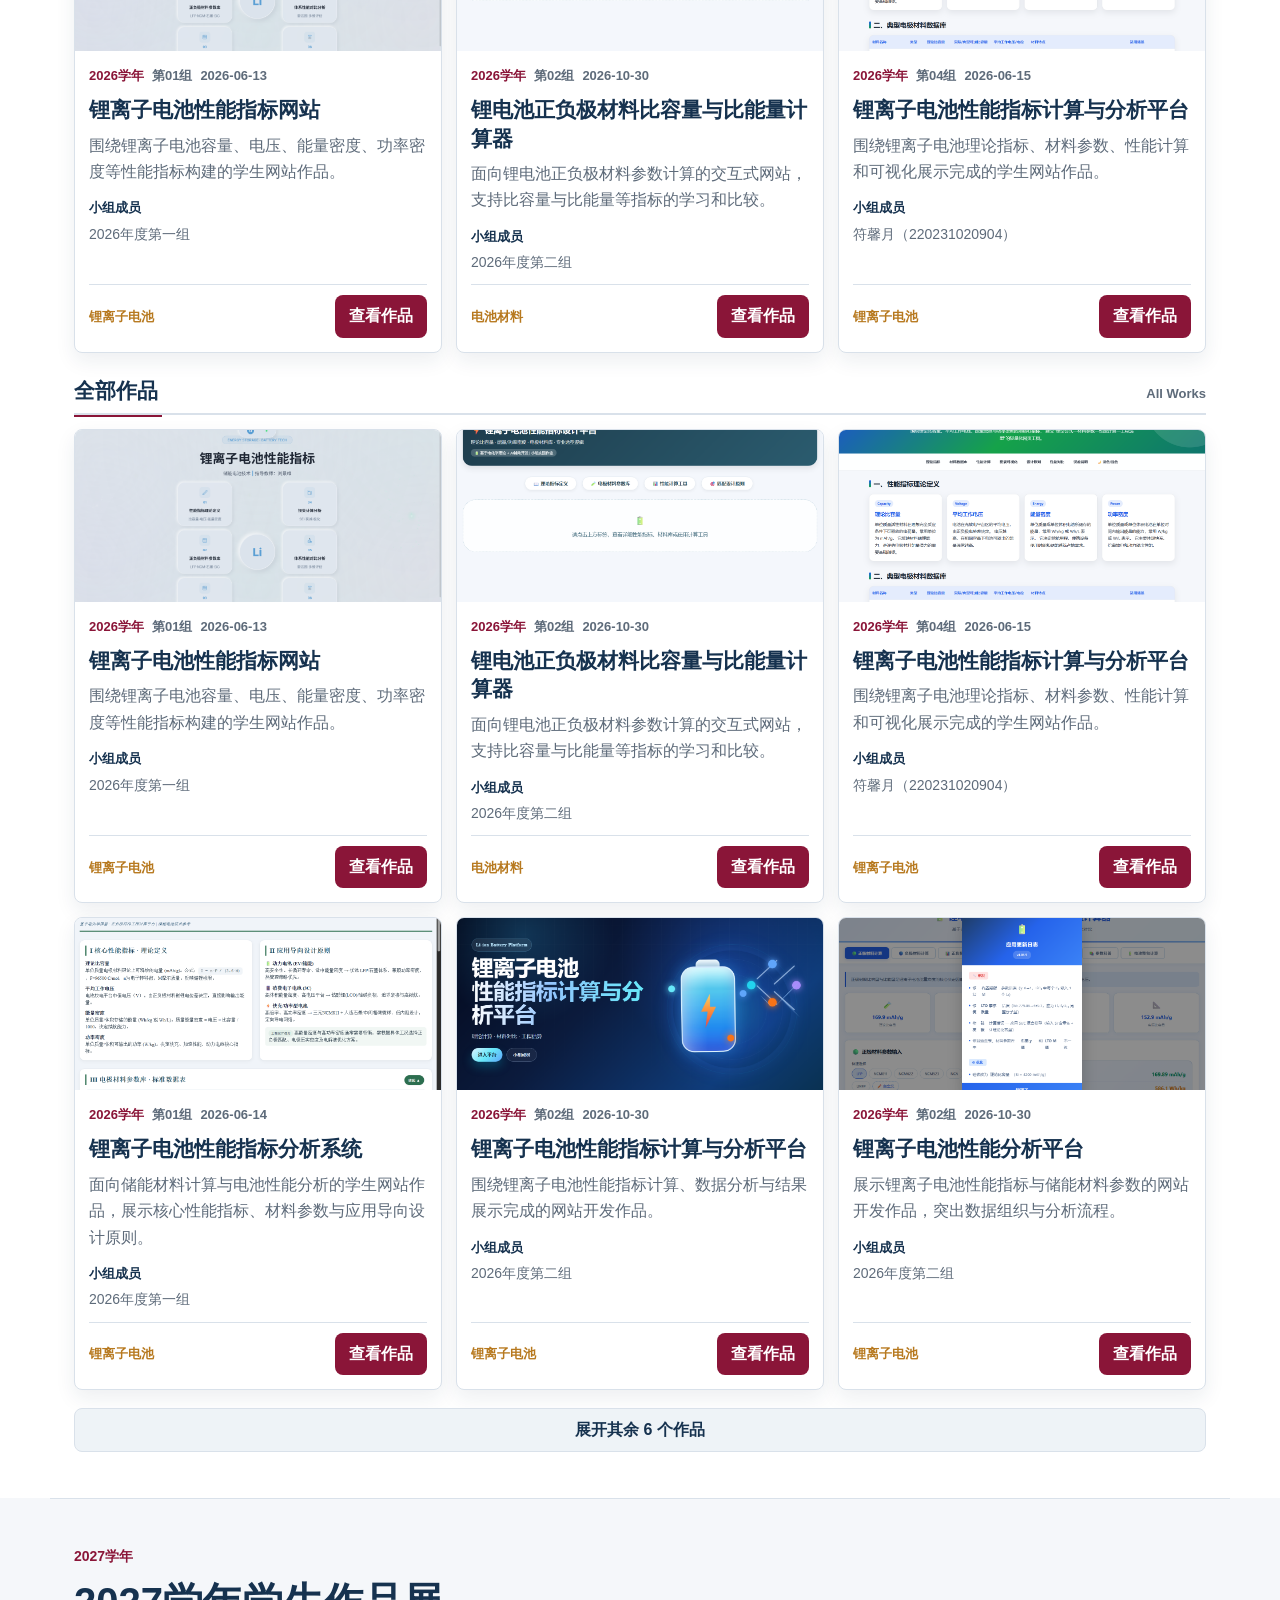
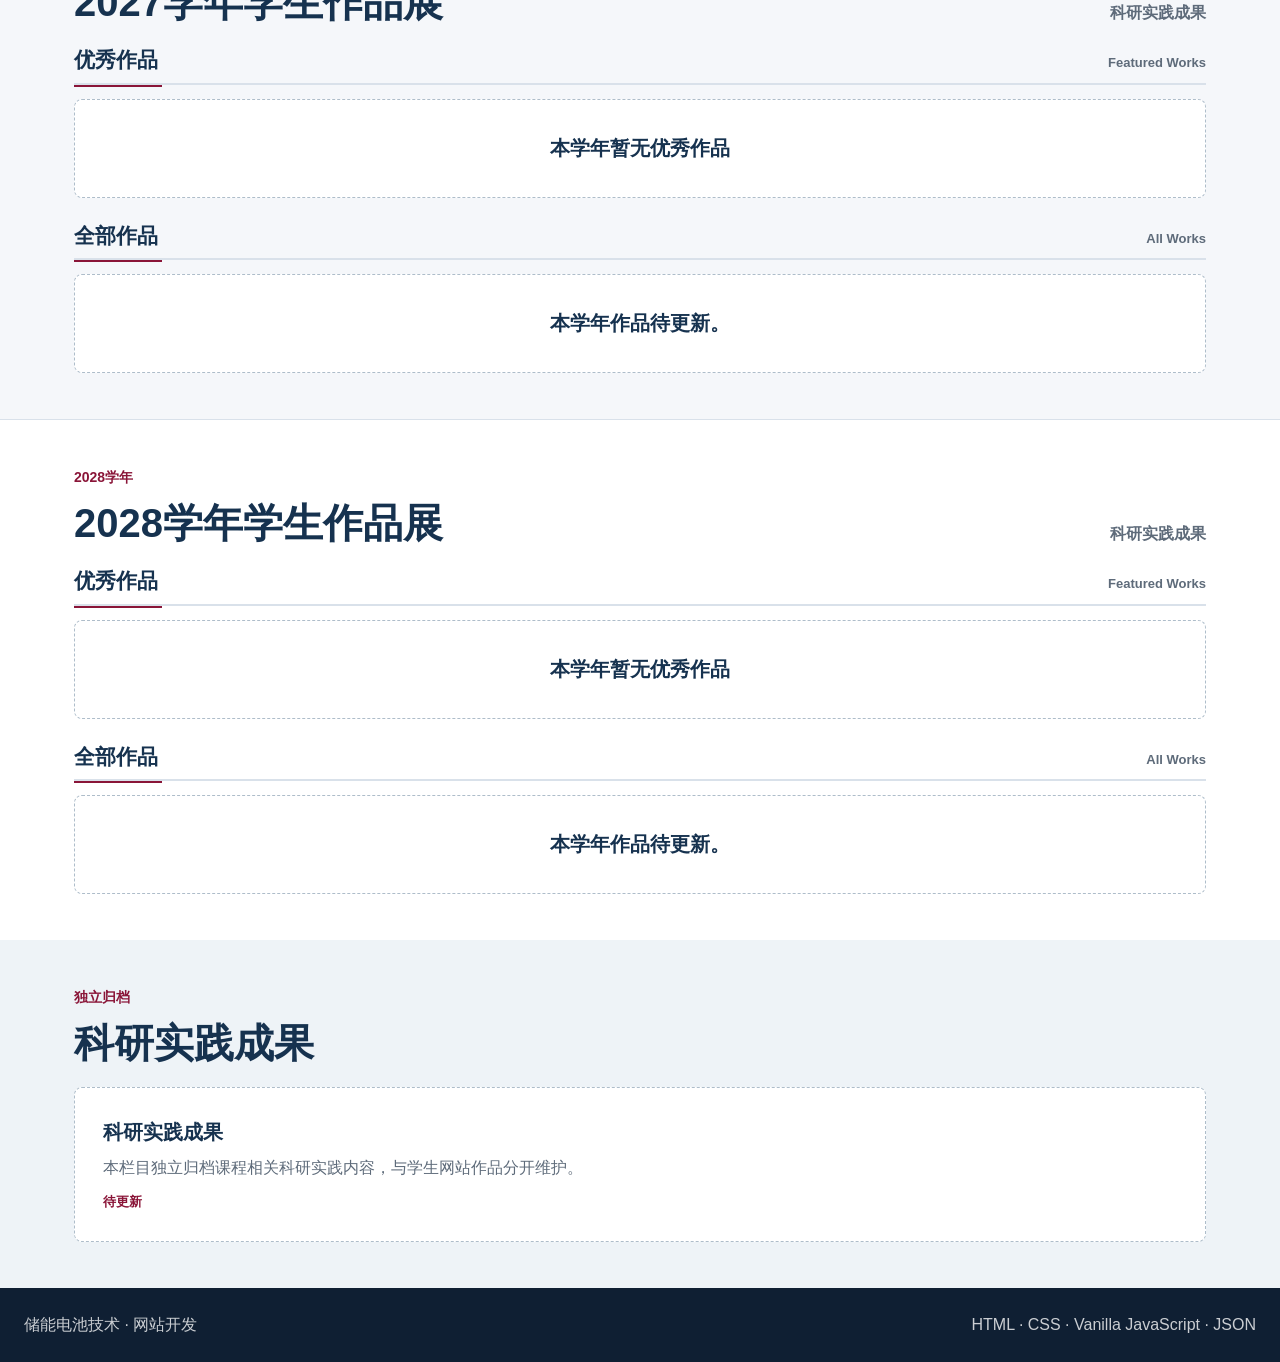
==== commit 1ebb5a80: "Add 2026 student websites and collapse extra works" ====
--- a/index.html
+++ b/index.html
@@ -1,282 +1,449 @@
-<!doctype html>
-<html lang="zh-CN">
-  <head>
-    <meta charset="utf-8">
-    <meta name="viewport" content="width=device-width, initial-scale=1">
-    <title>储能电池技术 · 网站开发</title>
-    <meta name="description" content="储能电池技术网站开发作品展 · 按学年归档">
-    <link rel="stylesheet" href="assets/css/style.css">
-  </head>
-  <body>
-    <a class="skip-link" href="#year-2026">跳到学生作品展</a>
-
-    <header class="cover-section" id="cover">
-      <nav class="course-nav" aria-label="课程首页导航">
-        <a class="course-brand" href="#cover" aria-label="返回作品展第一页">
-          <img src="assets/images/ncepu-baoding-logo.png" alt="华北电力大学（保定）logo">
-          <span>
-            <strong>储能电池技术</strong>
-            <small>网站开发</small>
-          </span>
-        </a>
-        <div class="course-nav-links">
-          <a href="#year-nav">学年归档</a>
-          <a href="#filters">项目筛选</a>
-          <a href="#year-2026">学生作品</a>
-          <a href="#year-2027">科研实践成果</a>
-        </div>
-      </nav>
-
-      <div class="cover-inner">
-        <div class="cover-copy">
-          <h1>储能电池技术</h1>
-          <p class="cover-subtitle">网站开发</p>
-          <p class="cover-description">
-            学生网站作品展 · 按学年归档。汇集课程中学生围绕锂离子、钠离子、固态、锌离子与储能系统等主题完成的网站开发作品。
-          </p>
-          <div class="cover-actions term-links" aria-label="学年入口">
-            <a class="button primary" href="#year-2026">2026学年</a>
-            <a class="button primary" href="#year-2027">2027学年</a>
-            <a class="button primary" href="#year-2028">2028学年</a>
-            <a class="button primary" href="#filters">搜索与筛选</a>
-          </div>
-        </div>
-
-        <aside class="cover-side" aria-label="课程信息">
-          <section>
-            <h2>课程信息</h2>
-            <p>储能电池技术</p>
-            <p>网站开发作品展示</p>
-          </section>
-          <section>
-            <h2>作品归档</h2>
-            <p><strong id="stat-projects">7</strong> 件学生网站作品已收录</p>
-            <p>优秀作品与全部作品按学年展示。</p>
-          </section>
-        </aside>
-      </div>
-    </header>
-
-    <main>
-      <section class="site-section year-navigation" id="year-nav" aria-labelledby="year-nav-title">
-        <div class="section-heading">
-          <p class="section-kicker">学年归档</p>
-          <h2 id="year-nav-title">按学年浏览课程作品</h2>
-        </div>
-        <nav class="year-nav-list" id="year-nav-list" aria-label="学年归档"></nav>
-      </section>
-
-      <section class="site-section filter-section" id="filters" aria-labelledby="filters-title">
-        <div class="section-heading split">
-          <div>
-            <p class="section-kicker">搜索与筛选</p>
-            <h2 id="filters-title">筛选学生作品展</h2>
-          </div>
-          <p class="result-count" id="result-count">0 个项目</p>
-        </div>
-
-        <form class="filters" id="project-filters" role="search">
-          <label>
-            <span>关键词搜索</span>
-            <input id="search-input" type="search" placeholder="输入题目、成员、描述">
-          </label>
-          <label>
-            <span>学年</span>
-            <select id="year-filter">
-              <option value="all">全部</option>
-            </select>
-          </label>
-          <label>
-            <span>主题</span>
-            <select id="topic-filter">
-              <option value="all">全部</option>
-            </select>
-          </label>
-          <label class="check-filter">
-            <input id="featured-filter" type="checkbox">
-            <span>仅看优秀作品</span>
-          </label>
-          <button class="button filter-reset" type="reset">重置</button>
-        </form>
-      </section>
-
-      <section class="site-section year-section" id="year-2026" aria-labelledby="year-2026-title" data-year-section="2026">
-        <div class="section-heading split">
-          <div>
-            <p class="section-kicker">2026学年</p>
-            <h2 id="year-2026-title">2026学年学生作品展</h2>
-          </div>
-          <p class="year-summary" data-year-count="2026">科研实践成果</p>
-        </div>
-        <div class="project-block">
-          <div class="block-heading">
-            <h3>优秀作品</h3>
-            <span>Featured Works</span>
-          </div>
-          <div class="work-grid" data-render="featured" data-year="2026"></div>
-        </div>
-        <div class="project-block">
-          <div class="block-heading">
-            <h3>全部作品</h3>
-            <span>All Works</span>
-          </div>
-          <div class="work-grid" data-render="all" data-year="2026"></div>
-        </div>
-      </section>
-
-      <section class="site-section year-section" id="year-2027" aria-labelledby="year-2027-title" data-year-section="2027">
-        <div class="section-heading split">
-          <div>
-            <p class="section-kicker">2027学年</p>
-            <h2 id="year-2027-title">2027学年学生作品展</h2>
-          </div>
-          <p class="year-summary" data-year-count="2027">科研实践成果</p>
-        </div>
-        <div class="project-block">
-          <div class="block-heading">
-            <h3>优秀作品</h3>
-            <span>Featured Works</span>
-          </div>
-          <div class="work-grid" data-render="featured" data-year="2027"></div>
-        </div>
-        <div class="project-block">
-          <div class="block-heading">
-            <h3>全部作品</h3>
-            <span>All Works</span>
-          </div>
-          <div class="work-grid" data-render="all" data-year="2027"></div>
-        </div>
-      </section>
-
-      <section class="site-section year-section" id="year-2028" aria-labelledby="year-2028-title" data-year-section="2028">
-        <div class="section-heading split">
-          <div>
-            <p class="section-kicker">2028学年</p>
-            <h2 id="year-2028-title">2028学年学生作品展</h2>
-          </div>
-          <p class="year-summary" data-year-count="2028">科研实践成果</p>
-        </div>
-        <div class="project-block">
-          <div class="block-heading">
-            <h3>优秀作品</h3>
-            <span>Featured Works</span>
-          </div>
-          <div class="work-grid" data-render="featured" data-year="2028"></div>
-        </div>
-        <div class="project-block">
-          <div class="block-heading">
-            <h3>全部作品</h3>
-            <span>All Works</span>
-          </div>
-          <div class="work-grid" data-render="all" data-year="2028"></div>
-        </div>
-      </section>
-    </main>
-
-    <button class="back-to-top" id="back-to-top" type="button" aria-label="返回顶部">返回顶部</button>
-
-    <footer class="site-footer">
-      <p>储能电池技术 · 网站开发</p>
-      <p>HTML · CSS · Vanilla JavaScript · JSON</p>
-    </footer>
-
-    <script id="project-data-fallback" type="application/json">
-{
-  "projects": [
-    {
-      "year": 2026,
-      "group": "group01",
-      "title": "锂离子电池性能指标网站",
-      "members": ["2026年度第一组"],
-      "keywords": ["锂离子电池", "性能指标", "储能电池", "容量", "能量密度"],
-      "description": "围绕锂离子电池容量、电压、能量密度、功率密度等性能指标构建的学生网站作品。",
-      "date": "2026-06-13",
-      "url": "works/2026/group01/锂离子电池性能指标网站.html",
-      "cover": "assets/covers/2026-group01-work01.png",
-      "category": "锂离子电池",
-      "featured": true
-    },
-    {
-      "year": 2026,
-      "group": "group01",
-      "title": "锂离子电池性能指标分析系统",
-      "members": ["2026年度第一组"],
-      "keywords": ["锂离子电池", "性能分析", "正负极材料", "储能材料", "理论计算"],
-      "description": "面向储能材料计算与电池性能分析的学生网站作品，展示核心性能指标、材料参数与应用导向设计原则。",
-      "date": "2026-06-14",
-      "url": "works/2026/group01/锂离子电池性能指标网站（最终版）.html",
-      "cover": "assets/covers/2026-group01-work02.png",
-      "category": "锂离子电池",
-      "featured": false
-    },
-    {
-      "year": 2026,
-      "group": "group02",
-      "title": "锂离子电池性能指标计算与分析平台",
-      "members": ["2026年度第二组"],
-      "keywords": ["锂离子电池", "性能指标", "计算分析", "储能电池"],
-      "description": "围绕锂离子电池性能指标计算、数据分析与结果展示完成的网站开发作品。",
-      "date": "2026-10-30",
-      "url": "works/2026/group02/AI实践作业-锂离子电池性能指标计算网站(1).html",
-      "cover": "assets/covers/2026-group02-work01.png",
-      "category": "锂离子电池",
-      "featured": false
-    },
-    {
-      "year": 2026,
-      "group": "group02",
-      "title": "锂电池正负极材料比容量与比能量计算器",
-      "members": ["2026年度第二组"],
-      "keywords": ["锂电池", "正极材料", "负极材料", "比容量", "比能量"],
-      "description": "面向锂电池正负极材料参数计算的交互式网站，支持比容量与比能量等指标的学习和比较。",
-      "date": "2026-10-30",
-      "url": "works/2026/group02/储能电池技术第二组网站-定稿.html",
-      "cover": "assets/covers/2026-group02-work02.png",
-      "category": "电池材料",
-      "featured": true
-    },
-    {
-      "year": 2026,
-      "group": "group02",
-      "title": "锂离子电池性能分析平台",
-      "members": ["2026年度第二组"],
-      "keywords": ["锂离子电池", "性能分析", "储能电池", "材料参数"],
-      "description": "展示锂离子电池性能指标与储能材料参数的网站开发作品，突出数据组织与分析流程。",
-      "date": "2026-10-30",
-      "url": "works/2026/group02/储能电池网站开发代码.html",
-      "cover": "assets/covers/2026-group02-work03.png",
-      "category": "锂离子电池",
-      "featured": false
-    },
-    {
-      "year": 2026,
-      "group": "group02",
-      "title": "锂离子电池性能指标计算与分析平台（新版）",
-      "members": ["2026年度第二组"],
-      "keywords": ["锂离子电池", "性能指标", "计算分析", "网站开发"],
-      "description": "锂离子电池性能指标计算与分析平台的新版学生作品，采用独立页面呈现计算结果与学习内容。",
-      "date": "2026-10-30",
-      "url": "works/2026/group02/锂离子电池性能指标网站-new.html",
-      "cover": "assets/covers/2026-group02-work04.png",
-      "category": "锂离子电池",
-      "featured": false
-    },
-    {
-      "year": 2026,
-      "group": "group02",
-      "title": "锂离子电池性能指标分析平台 | 电池材料设计与计算工具",
-      "members": ["2026年度第二组"],
-      "keywords": ["锂离子电池", "电池材料", "性能指标", "设计平台", "计算工具"],
-      "description": "面向电池材料设计与性能指标分析的交互式平台，展示材料参数、计算工具和应用导向内容。",
-      "date": "2026-10-30",
-      "url": "works/2026/group02/锂离子电池性能指标设计平台(2).html",
-      "cover": "assets/covers/2026-group02-work05.png",
-      "category": "电池材料",
-      "featured": false
-    }
-  ]
-}
-    </script>
-    <script src="assets/js/main.js" defer></script>
-  </body>
-</html>
+<!doctype html>
+<html lang="zh-CN">
+  <head>
+    <meta charset="utf-8">
+    <meta name="viewport" content="width=device-width, initial-scale=1">
+    <title>储能电池技术 · 网站开发</title>
+    <meta name="description" content="储能电池技术网站开发作品展 · 按学年归档">
+    <link rel="stylesheet" href="assets/css/style.css">
+  </head>
+  <body>
+    <a class="skip-link" href="#year-2026">跳到学生作品展</a>
+
+    <header class="cover-section" id="cover">
+      <nav class="course-nav" aria-label="课程首页导航">
+        <a class="course-brand" href="#cover" aria-label="返回作品展第一页">
+          <img src="assets/images/ncepu-baoding-logo.png" alt="华北电力大学（保定）logo">
+          <span>
+            <strong>储能电池技术</strong>
+            <small>网站开发</small>
+          </span>
+        </a>
+        <div class="course-nav-links">
+          <a href="#year-nav">学年归档</a>
+          <a href="#filters">项目筛选</a>
+          <a href="#year-2026">学生作品</a>
+          <a href="#research">科研实践成果</a>
+        </div>
+      </nav>
+
+      <div class="cover-inner">
+        <div class="cover-copy">
+          <h1>储能电池技术</h1>
+          <p class="cover-subtitle">网站开发</p>
+          <p class="cover-description">
+            学生网站作品展 · 按学年归档。汇集课程中学生围绕锂离子、钠离子、固态、锌离子与储能系统等主题完成的网站开发作品。
+          </p>
+          <div class="cover-actions term-links" aria-label="学年入口">
+            <a class="button primary" href="#year-2026">2026学年</a>
+            <a class="button primary" href="#year-2027">2027学年</a>
+            <a class="button primary" href="#year-2028">2028学年</a>
+            <a class="button primary" href="#filters">搜索与筛选</a>
+          </div>
+        </div>
+
+        <aside class="cover-side" aria-label="课程信息">
+          <section>
+            <h2>课程信息</h2>
+            <p>储能电池技术</p>
+            <p>网站开发作品展示</p>
+          </section>
+          <section>
+            <h2>作品归档</h2>
+            <p><strong id="stat-projects">7</strong> 件学生网站作品已收录</p>
+            <p>优秀作品与全部作品按学年展示。</p>
+          </section>
+        </aside>
+      </div>
+    </header>
+
+    <main>
+      <section class="site-section year-navigation" id="year-nav" aria-labelledby="year-nav-title">
+        <div class="section-heading">
+          <p class="section-kicker">学年归档</p>
+          <h2 id="year-nav-title">按学年浏览课程作品</h2>
+        </div>
+        <nav class="year-nav-list" id="year-nav-list" aria-label="学年归档"></nav>
+      </section>
+
+      <section class="site-section filter-section" id="filters" aria-labelledby="filters-title">
+        <div class="section-heading split">
+          <div>
+            <p class="section-kicker">搜索与筛选</p>
+            <h2 id="filters-title">筛选学生作品展</h2>
+          </div>
+          <p class="result-count" id="result-count">0 个项目</p>
+        </div>
+
+        <form class="filters" id="project-filters" role="search">
+          <label>
+            <span>关键词搜索</span>
+            <input id="search-input" type="search" placeholder="输入题目、成员、描述">
+          </label>
+          <label>
+            <span>学年</span>
+            <select id="year-filter">
+              <option value="all">全部</option>
+            </select>
+          </label>
+          <label>
+            <span>主题</span>
+            <select id="topic-filter">
+              <option value="all">全部</option>
+            </select>
+          </label>
+          <label class="check-filter">
+            <input id="featured-filter" type="checkbox">
+            <span>仅看优秀作品</span>
+          </label>
+          <button class="button filter-reset" type="reset">重置</button>
+        </form>
+      </section>
+
+      <section class="site-section year-section" id="year-2026" aria-labelledby="year-2026-title" data-year-section="2026">
+        <div class="section-heading split">
+          <div>
+            <p class="section-kicker">2026学年</p>
+            <h2 id="year-2026-title">2026学年学生作品展</h2>
+          </div>
+          <p class="year-summary" data-year-count="2026">科研实践成果</p>
+        </div>
+        <div class="project-block">
+          <div class="block-heading">
+            <h3>优秀作品</h3>
+            <span>Featured Works</span>
+          </div>
+          <div class="work-grid" data-render="featured" data-year="2026"></div>
+        </div>
+        <div class="project-block">
+          <div class="block-heading">
+            <h3>全部作品</h3>
+            <span>All Works</span>
+          </div>
+          <div class="work-grid" data-render="all" data-year="2026"></div>
+        </div>
+      </section>
+
+      <section class="site-section year-section" id="year-2027" aria-labelledby="year-2027-title" data-year-section="2027">
+        <div class="section-heading split">
+          <div>
+            <p class="section-kicker">2027学年</p>
+            <h2 id="year-2027-title">2027学年学生作品展</h2>
+          </div>
+          <p class="year-summary" data-year-count="2027">科研实践成果</p>
+        </div>
+        <div class="project-block">
+          <div class="block-heading">
+            <h3>优秀作品</h3>
+            <span>Featured Works</span>
+          </div>
+          <div class="work-grid" data-render="featured" data-year="2027"></div>
+        </div>
+        <div class="project-block">
+          <div class="block-heading">
+            <h3>全部作品</h3>
+            <span>All Works</span>
+          </div>
+          <div class="work-grid" data-render="all" data-year="2027"></div>
+        </div>
+      </section>
+
+      <section class="site-section year-section" id="year-2028" aria-labelledby="year-2028-title" data-year-section="2028">
+        <div class="section-heading split">
+          <div>
+            <p class="section-kicker">2028学年</p>
+            <h2 id="year-2028-title">2028学年学生作品展</h2>
+          </div>
+          <p class="year-summary" data-year-count="2028">科研实践成果</p>
+        </div>
+        <div class="project-block">
+          <div class="block-heading">
+            <h3>优秀作品</h3>
+            <span>Featured Works</span>
+          </div>
+          <div class="work-grid" data-render="featured" data-year="2028"></div>
+        </div>
+        <div class="project-block">
+          <div class="block-heading">
+            <h3>全部作品</h3>
+            <span>All Works</span>
+          </div>
+          <div class="work-grid" data-render="all" data-year="2028"></div>
+        </div>
+      </section>
+
+      <section class="site-section research-section" id="research" aria-labelledby="research-title">
+        <div class="section-heading">
+          <p class="section-kicker">独立归档</p>
+          <h2 id="research-title">科研实践成果</h2>
+        </div>
+        <div class="research-placeholder">
+          <strong>科研实践成果</strong>
+          <p>本栏目独立归档课程相关科研实践内容，与学生网站作品分开维护。</p>
+          <span>待更新</span>
+        </div>
+      </section>
+    </main>
+
+    <button class="back-to-top" id="back-to-top" type="button" aria-label="返回顶部">返回顶部</button>
+
+    <footer class="site-footer">
+      <p>储能电池技术 · 网站开发</p>
+      <p>HTML · CSS · Vanilla JavaScript · JSON</p>
+    </footer>
+
+    <script id="project-data-fallback" type="application/json">
+{
+  "projects": [
+    {
+      "year": 2026,
+      "group": "group01",
+      "title": "锂离子电池性能指标网站",
+      "members": [
+        "2026年度第一组"
+      ],
+      "keywords": [
+        "锂离子电池",
+        "性能指标",
+        "储能电池",
+        "容量",
+        "能量密度"
+      ],
+      "description": "围绕锂离子电池容量、电压、能量密度、功率密度等性能指标构建的学生网站作品。",
+      "date": "2026-06-13",
+      "url": "works/2026/group01/锂离子电池性能指标网站.html",
+      "cover": "assets/covers/2026-group01-work01.png",
+      "category": "锂离子电池",
+      "featured": true
+    },
+    {
+      "year": 2026,
+      "group": "group01",
+      "title": "锂离子电池性能指标分析系统",
+      "members": [
+        "2026年度第一组"
+      ],
+      "keywords": [
+        "锂离子电池",
+        "性能分析",
+        "正负极材料",
+        "储能材料",
+        "理论计算"
+      ],
+      "description": "面向储能材料计算与电池性能分析的学生网站作品，展示核心性能指标、材料参数与应用导向设计原则。",
+      "date": "2026-06-14",
+      "url": "works/2026/group01/锂离子电池性能指标网站（最终版）.html",
+      "cover": "assets/covers/2026-group01-work02.png",
+      "category": "锂离子电池",
+      "featured": false
+    },
+    {
+      "year": 2026,
+      "group": "group02",
+      "title": "锂离子电池性能指标计算与分析平台",
+      "members": [
+        "2026年度第二组"
+      ],
+      "keywords": [
+        "锂离子电池",
+        "性能指标",
+        "计算分析",
+        "储能电池"
+      ],
+      "description": "围绕锂离子电池性能指标计算、数据分析与结果展示完成的网站开发作品。",
+      "date": "2026-10-30",
+      "url": "works/2026/group02/AI实践作业-锂离子电池性能指标计算网站(1).html",
+      "cover": "assets/covers/2026-group02-work01.png",
+      "category": "锂离子电池",
+      "featured": false
+    },
+    {
+      "year": 2026,
+      "group": "group02",
+      "title": "锂电池正负极材料比容量与比能量计算器",
+      "members": [
+        "2026年度第二组"
+      ],
+      "keywords": [
+        "锂电池",
+        "正极材料",
+        "负极材料",
+        "比容量",
+        "比能量"
+      ],
+      "description": "面向锂电池正负极材料参数计算的交互式网站，支持比容量与比能量等指标的学习和比较。",
+      "date": "2026-10-30",
+      "url": "works/2026/group02/储能电池技术第二组网站-定稿.html",
+      "cover": "assets/covers/2026-group02-work02.png",
+      "category": "电池材料",
+      "featured": true
+    },
+    {
+      "year": 2026,
+      "group": "group02",
+      "title": "锂离子电池性能分析平台",
+      "members": [
+        "2026年度第二组"
+      ],
+      "keywords": [
+        "锂离子电池",
+        "性能分析",
+        "储能电池",
+        "材料参数"
+      ],
+      "description": "展示锂离子电池性能指标与储能材料参数的网站开发作品，突出数据组织与分析流程。",
+      "date": "2026-10-30",
+      "url": "works/2026/group02/储能电池网站开发代码.html",
+      "cover": "assets/covers/2026-group02-work03.png",
+      "category": "锂离子电池",
+      "featured": false
+    },
+    {
+      "year": 2026,
+      "group": "group02",
+      "title": "锂离子电池性能指标计算与分析平台（新版）",
+      "members": [
+        "2026年度第二组"
+      ],
+      "keywords": [
+        "锂离子电池",
+        "性能指标",
+        "计算分析",
+        "网站开发"
+      ],
+      "description": "锂离子电池性能指标计算与分析平台的新版学生作品，采用独立页面呈现计算结果与学习内容。",
+      "date": "2026-10-30",
+      "url": "works/2026/group02/锂离子电池性能指标网站-new.html",
+      "cover": "assets/covers/2026-group02-work04.png",
+      "category": "锂离子电池",
+      "featured": false
+    },
+    {
+      "year": 2026,
+      "group": "group02",
+      "title": "锂离子电池性能指标分析平台 | 电池材料设计与计算工具",
+      "members": [
+        "2026年度第二组"
+      ],
+      "keywords": [
+        "锂离子电池",
+        "电池材料",
+        "性能指标",
+        "设计平台",
+        "计算工具"
+      ],
+      "description": "面向电池材料设计与性能指标分析的交互式平台，展示材料参数、计算工具和应用导向内容。",
+      "date": "2026-10-30",
+      "url": "works/2026/group02/锂离子电池性能指标设计平台(2).html",
+      "cover": "assets/covers/2026-group02-work05.png",
+      "category": "电池材料",
+      "featured": false
+    },
+    {
+      "year": 2026,
+      "group": "group03",
+      "title": "锂电池性能指标计算与分析平台",
+      "members": [
+        "郑祺睿（220221021130）"
+      ],
+      "keywords": [
+        "锂离子电池",
+        "性能指标",
+        "容量",
+        "能量密度",
+        "功率密度"
+      ],
+      "description": "围绕理论比容量、平均工作电压、能量密度和功率密度等核心指标开展的学生网站作品。",
+      "date": "2026-06-15",
+      "url": "works/2026/group03/郑祺睿-锂电池性能计算平台.html",
+      "cover": "assets/covers/2026-group03.png",
+      "category": "锂离子电池",
+      "featured": false
+    },
+    {
+      "year": 2026,
+      "group": "group04",
+      "title": "锂离子电池性能指标计算与分析平台",
+      "members": [
+        "符馨月（220231020904）"
+      ],
+      "keywords": [
+        "锂离子电池",
+        "性能指标",
+        "计算分析",
+        "材料数据库",
+        "可视化"
+      ],
+      "description": "围绕锂离子电池理论指标、材料参数、性能计算和可视化展示完成的学生网站作品。",
+      "date": "2026-06-15",
+      "url": "works/2026/group04/符馨月-第八组网页设计.html",
+      "cover": "assets/covers/2026-group04.png",
+      "category": "锂离子电池",
+      "featured": true
+    },
+    {
+      "year": 2026,
+      "group": "group05",
+      "title": "锂离子电池性能指标网站设计",
+      "members": [
+        "戈泽潮（220231020905）"
+      ],
+      "keywords": [
+        "锂离子电池",
+        "性能指标",
+        "网站设计",
+        "储能电池"
+      ],
+      "description": "以锂离子电池性能指标为主题的学生网站设计作品，包含指标介绍和学习内容。",
+      "date": "2026-06-15",
+      "url": "works/2026/group05/戈泽潮-锂离子电池性能指标网站设计.html",
+      "cover": "assets/covers/2026-group05.png",
+      "category": "锂离子电池",
+      "featured": false
+    },
+    {
+      "year": 2026,
+      "group": "group06",
+      "title": "锂离子电池性能指标设计平台",
+      "members": [
+        "孙宥琛（220231020917）"
+      ],
+      "keywords": [
+        "锂离子电池",
+        "性能指标",
+        "材料设计",
+        "性能计算"
+      ],
+      "description": "面向锂离子电池性能指标设计与材料参数分析的学生网站作品。",
+      "date": "2026-06-15",
+      "url": "works/2026/group06/孙宥琛-锂离子电池性能指标设计平台.html",
+      "cover": "assets/covers/2026-group06.png",
+      "category": "电池材料",
+      "featured": false
+    },
+    {
+      "year": 2026,
+      "group": "group07",
+      "title": "锂离子电池性能分析与计算平台",
+      "members": [
+        "宋昕阳（220231021013）"
+      ],
+      "keywords": [
+        "锂离子电池",
+        "性能分析",
+        "计算平台",
+        "数据可视化"
+      ],
+      "description": "围绕锂离子电池性能分析、指标计算和结果对比完成的学生网站作品。",
+      "date": "2026-06-15",
+      "url": "works/2026/group07/宋昕阳-LIB.html",
+      "cover": "assets/covers/2026-group07.png",
+      "category": "锂离子电池",
+      "featured": false
+    }
+  ]
+}
+    </script>
+    <script src="assets/js/main.js" defer></script>
+  </body>
+</html>
--- a/assets/css/style.css
+++ b/assets/css/style.css
@@ -453,6 +453,40 @@
   grid-template-columns: repeat(3, minmax(220px, 1fr));
 }
 
+.more-works {
+  grid-column: 1 / -1;
+  margin-top: 4px;
+}
+
+.more-works summary {
+  align-items: center;
+  background: var(--surface-muted);
+  border: 1px solid var(--line);
+  border-radius: var(--radius);
+  color: var(--navy);
+  cursor: pointer;
+  display: flex;
+  font-weight: 800;
+  justify-content: center;
+  min-height: 42px;
+  padding: 8px 14px;
+}
+
+.more-works summary:hover,
+.more-works summary:focus-visible {
+  border-color: var(--maroon);
+  outline: 3px solid rgba(138, 21, 56, 0.12);
+  outline-offset: 2px;
+}
+
+.more-works[open] summary {
+  margin-bottom: 14px;
+}
+
+.work-grid-more {
+  margin-top: 0;
+}
+
 .work-card {
   background: var(--surface);
   border: 1px solid var(--line);
@@ -571,6 +605,45 @@
 .empty-state strong {
   color: var(--navy);
   font-size: 20px;
+}
+
+.research-section {
+  background: #eef3f7;
+  max-width: none;
+}
+
+.research-section > * {
+  margin-left: auto;
+  margin-right: auto;
+  max-width: 1132px;
+}
+
+.research-placeholder {
+  background: var(--surface);
+  border: 1px dashed #aebdca;
+  border-radius: var(--radius);
+  color: var(--muted);
+  padding: 28px;
+}
+
+.research-placeholder strong,
+.research-placeholder span {
+  display: block;
+}
+
+.research-placeholder strong {
+  color: var(--navy);
+  font-size: 20px;
+}
+
+.research-placeholder p {
+  margin: 6px 0 10px;
+}
+
+.research-placeholder span {
+  color: var(--maroon);
+  font-size: 13px;
+  font-weight: 800;
 }
 
 .back-to-top {
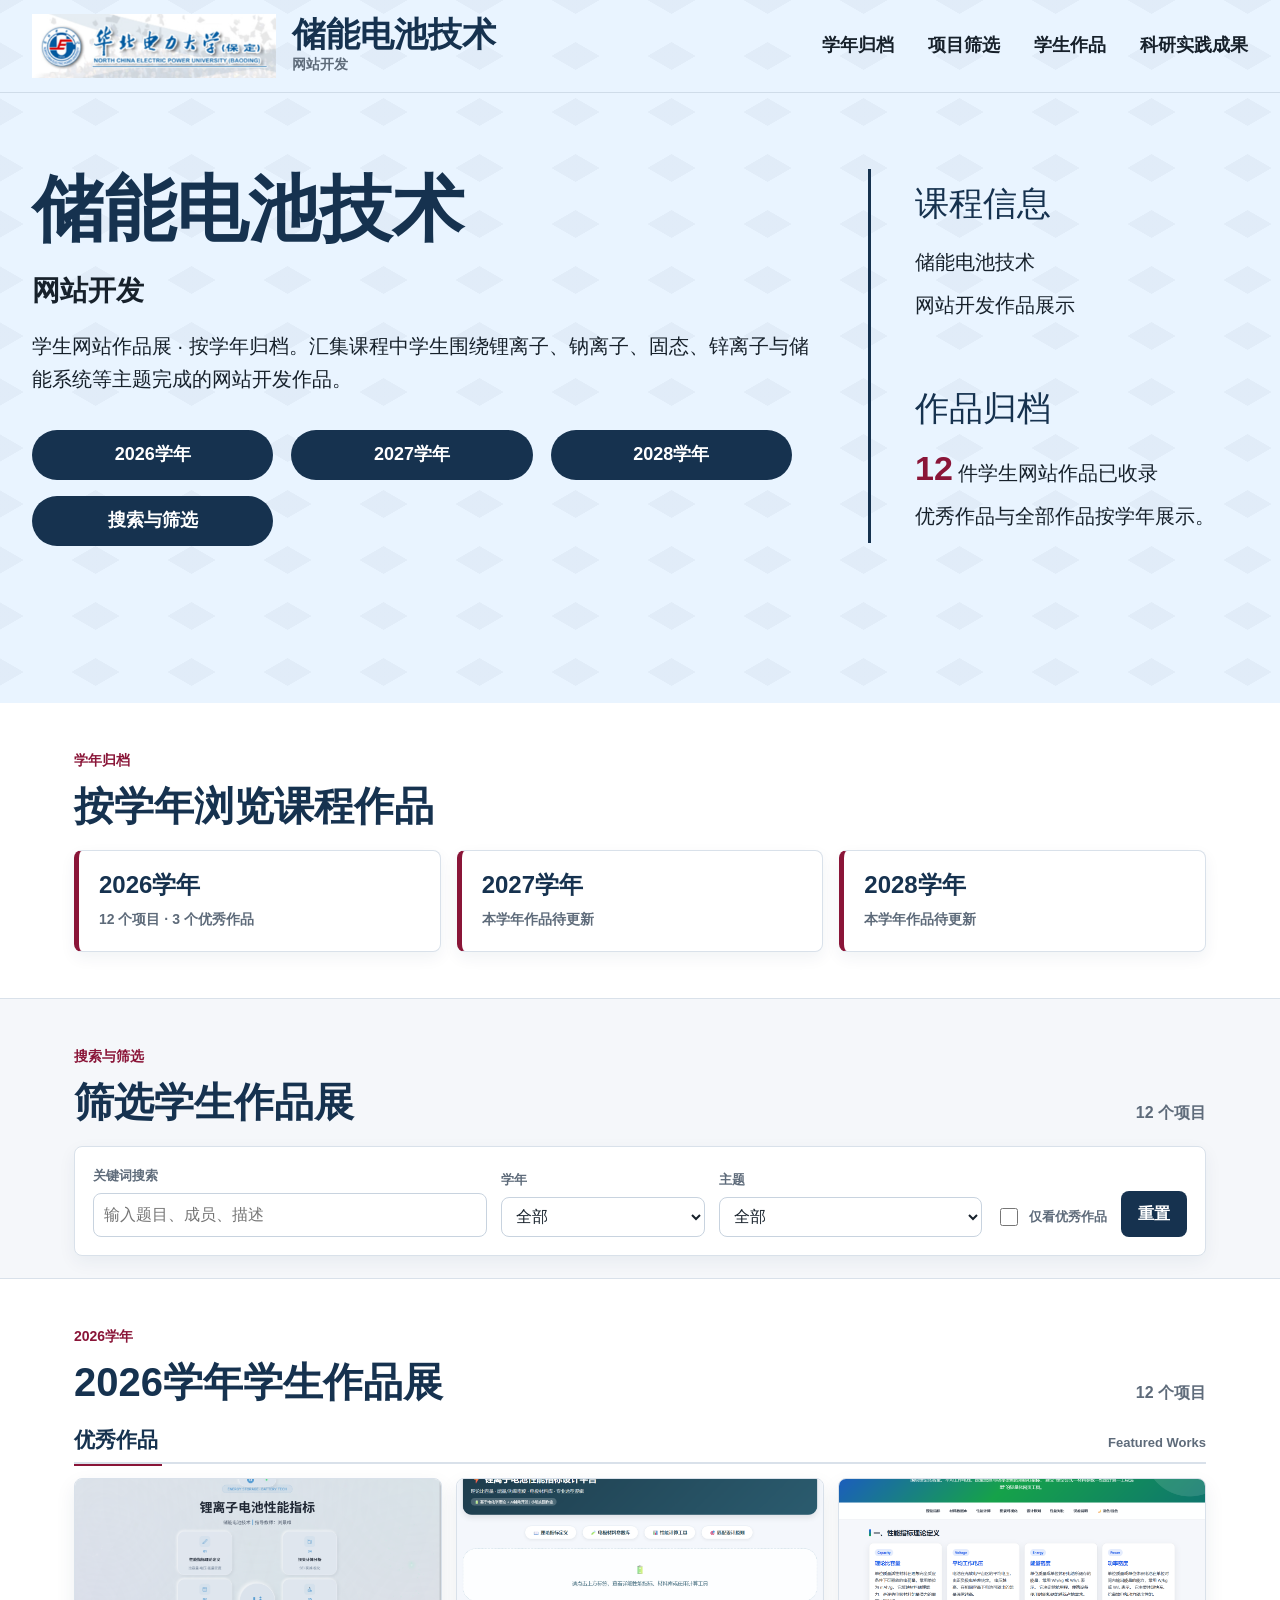
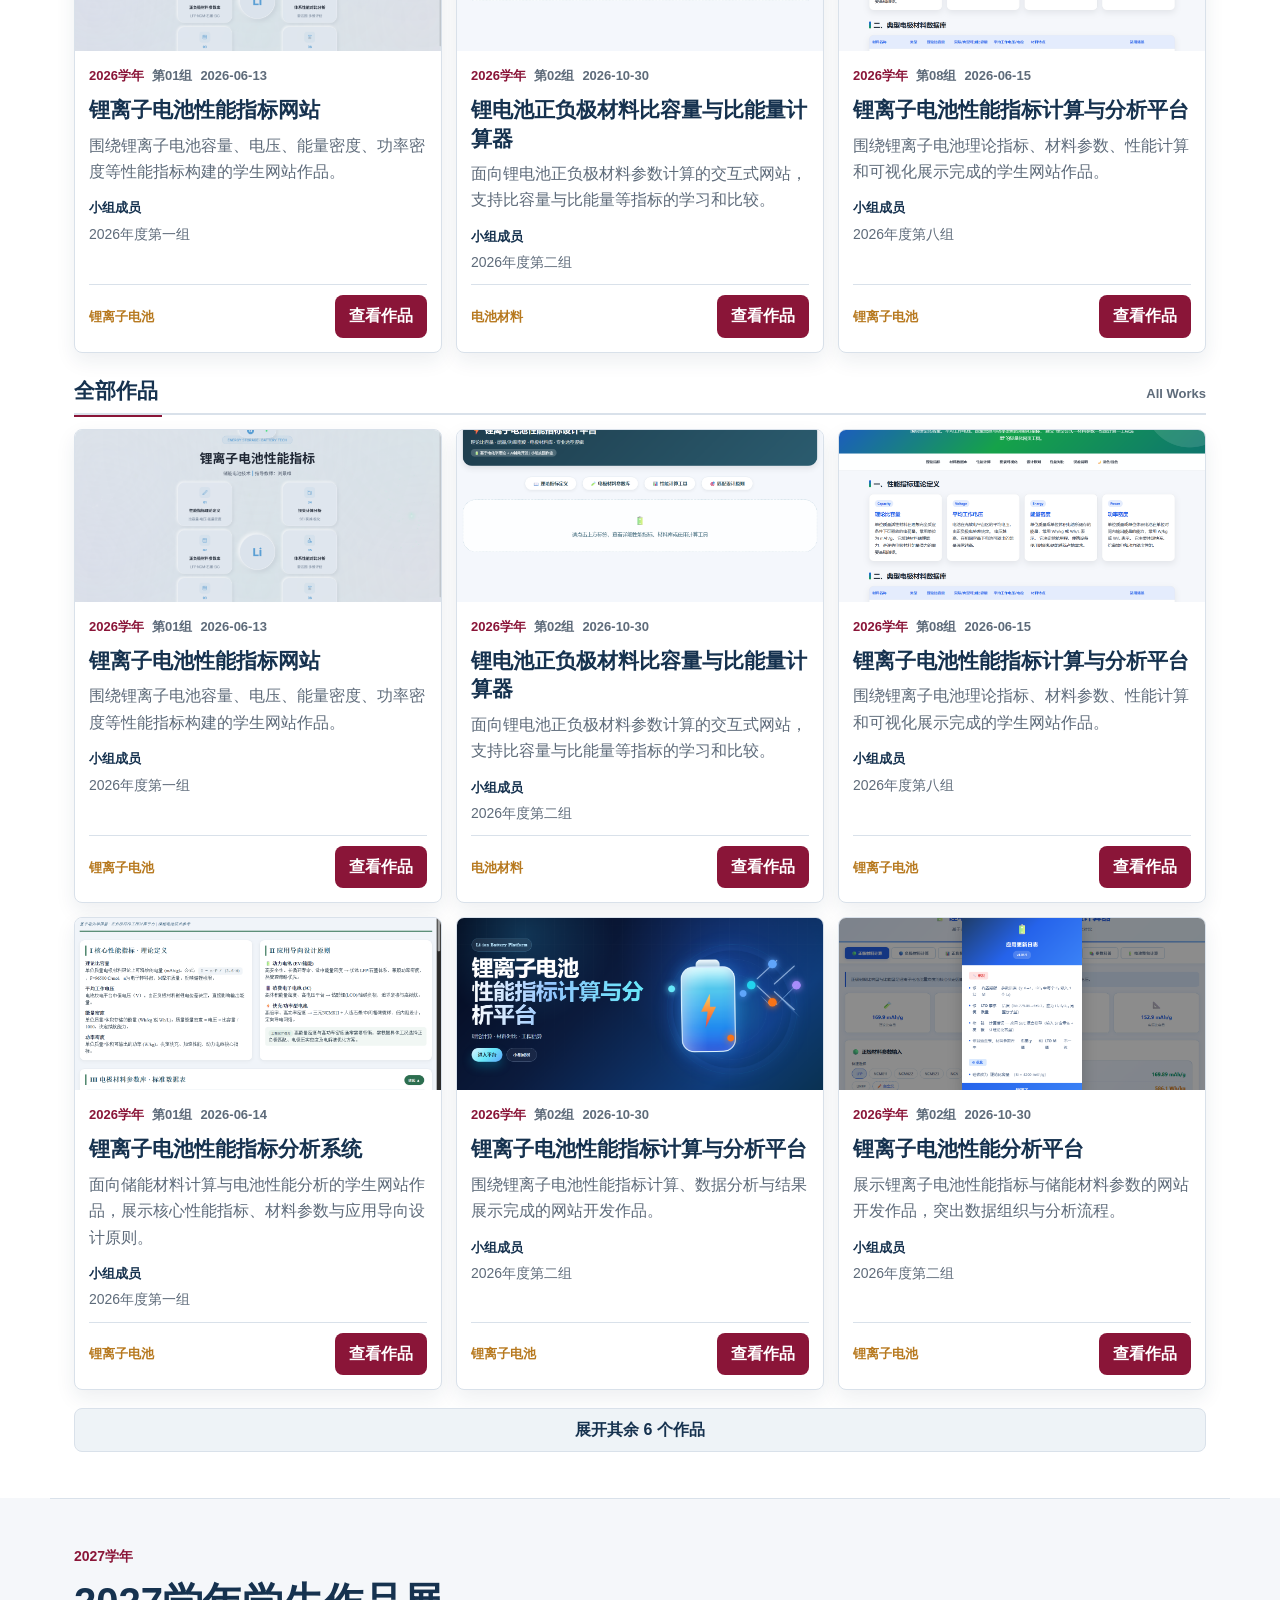
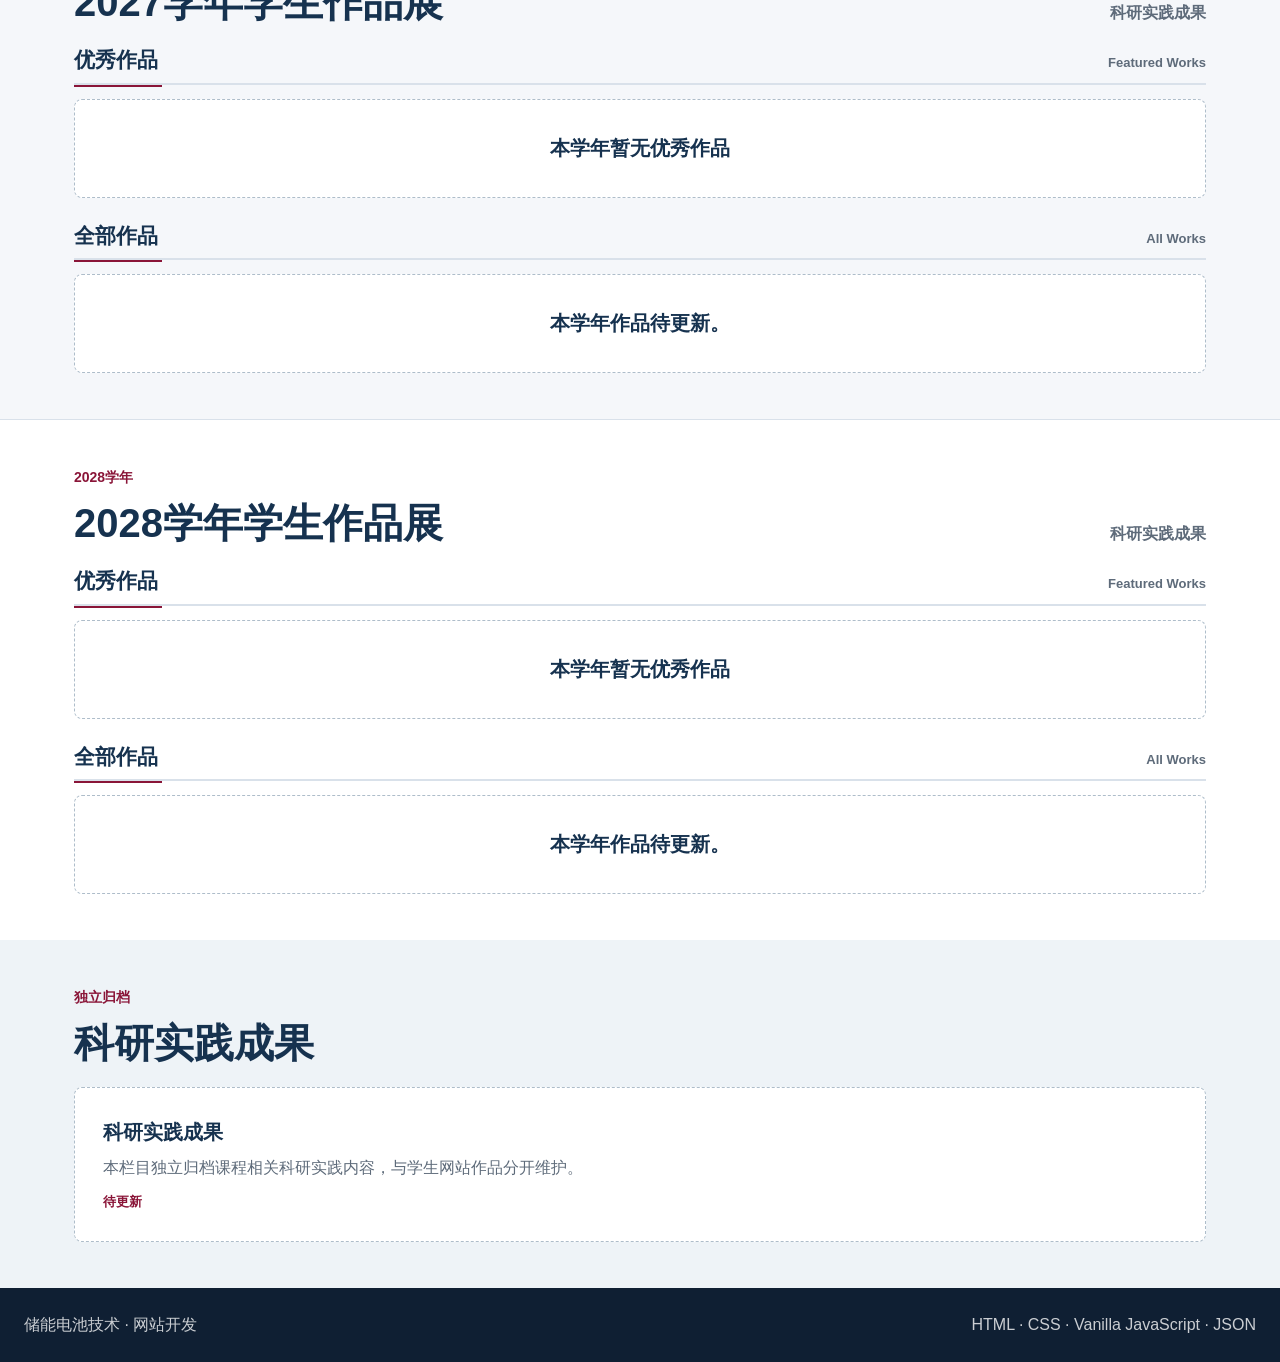
==== commit aee403b7: "核对压缩包作品并修正2026学年组别" ====
--- a/index.html
+++ b/index.html
@@ -344,7 +344,7 @@
       "group": "group03",
       "title": "锂电池性能指标计算与分析平台",
       "members": [
-        "郑祺睿（220221021130）"
+        "2026年度第三组"
       ],
       "keywords": [
         "锂离子电池",
@@ -362,10 +362,10 @@
     },
     {
       "year": 2026,
-      "group": "group04",
+      "group": "group08",
       "title": "锂离子电池性能指标计算与分析平台",
       "members": [
-        "符馨月（220231020904）"
+        "2026年度第八组"
       ],
       "keywords": [
         "锂离子电池",
@@ -376,17 +376,17 @@
       ],
       "description": "围绕锂离子电池理论指标、材料参数、性能计算和可视化展示完成的学生网站作品。",
       "date": "2026-06-15",
-      "url": "works/2026/group04/符馨月-第八组网页设计.html",
-      "cover": "assets/covers/2026-group04.png",
+      "url": "works/2026/group08/符馨月-第八组网页设计.html",
+      "cover": "assets/covers/2026-group08.png",
       "category": "锂离子电池",
       "featured": true
     },
     {
       "year": 2026,
-      "group": "group05",
+      "group": "group04",
       "title": "锂离子电池性能指标网站设计",
       "members": [
-        "戈泽潮（220231020905）"
+        "2026年度第四组"
       ],
       "keywords": [
         "锂离子电池",
@@ -396,17 +396,17 @@
       ],
       "description": "以锂离子电池性能指标为主题的学生网站设计作品，包含指标介绍和学习内容。",
       "date": "2026-06-15",
-      "url": "works/2026/group05/戈泽潮-锂离子电池性能指标网站设计.html",
-      "cover": "assets/covers/2026-group05.png",
-      "category": "锂离子电池",
-      "featured": false
-    },
-    {
-      "year": 2026,
-      "group": "group06",
+      "url": "works/2026/group04/戈泽潮-锂离子电池性能指标网站设计.html",
+      "cover": "assets/covers/2026-group04.png",
+      "category": "锂离子电池",
+      "featured": false
+    },
+    {
+      "year": 2026,
+      "group": "group05",
       "title": "锂离子电池性能指标设计平台",
       "members": [
-        "孙宥琛（220231020917）"
+        "2026年度第五组"
       ],
       "keywords": [
         "锂离子电池",
@@ -416,17 +416,17 @@
       ],
       "description": "面向锂离子电池性能指标设计与材料参数分析的学生网站作品。",
       "date": "2026-06-15",
-      "url": "works/2026/group06/孙宥琛-锂离子电池性能指标设计平台.html",
-      "cover": "assets/covers/2026-group06.png",
+      "url": "works/2026/group05/孙宥琛-锂离子电池性能指标设计平台.html",
+      "cover": "assets/covers/2026-group05.png",
       "category": "电池材料",
       "featured": false
     },
     {
       "year": 2026,
-      "group": "group07",
+      "group": "group06",
       "title": "锂离子电池性能分析与计算平台",
       "members": [
-        "宋昕阳（220231021013）"
+        "2026年度第六组"
       ],
       "keywords": [
         "锂离子电池",
@@ -436,8 +436,8 @@
       ],
       "description": "围绕锂离子电池性能分析、指标计算和结果对比完成的学生网站作品。",
       "date": "2026-06-15",
-      "url": "works/2026/group07/宋昕阳-LIB.html",
-      "cover": "assets/covers/2026-group07.png",
+      "url": "works/2026/group06/宋昕阳-LIB.html",
+      "cover": "assets/covers/2026-group06.png",
       "category": "锂离子电池",
       "featured": false
     }
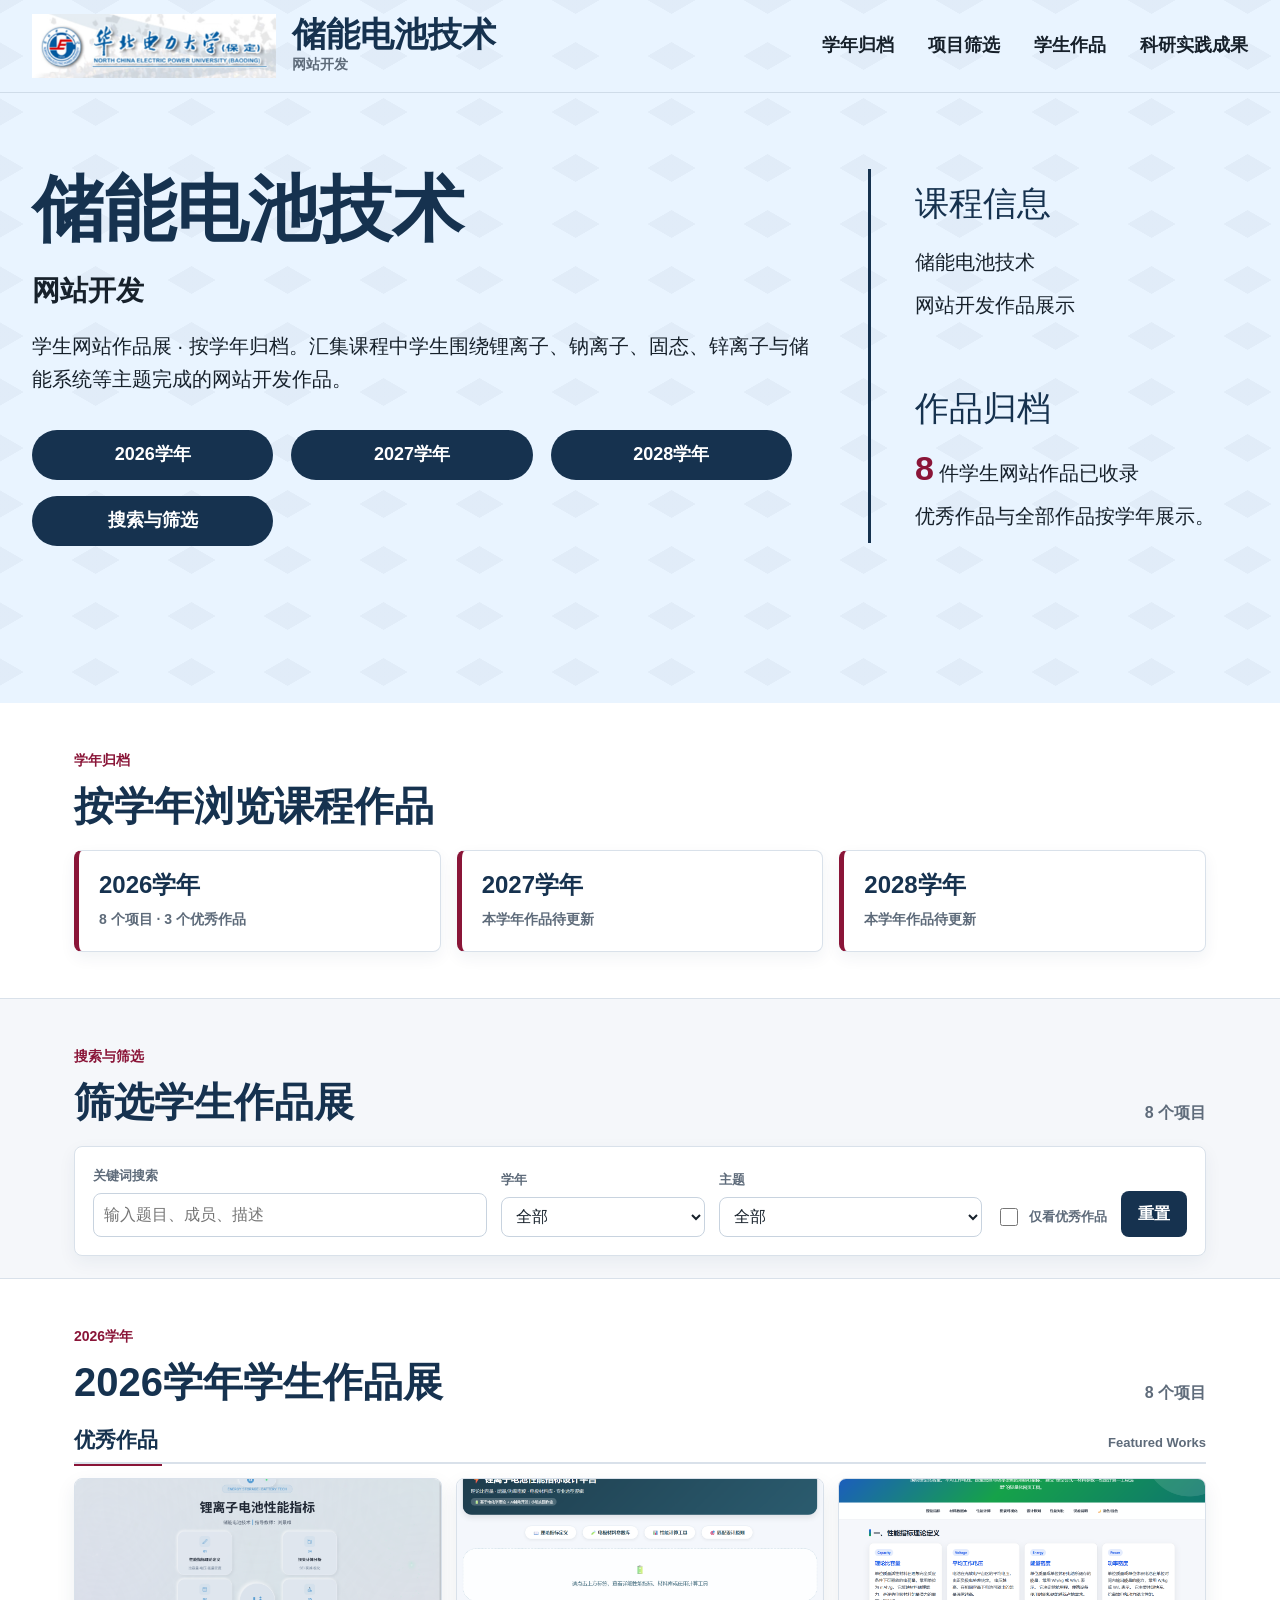
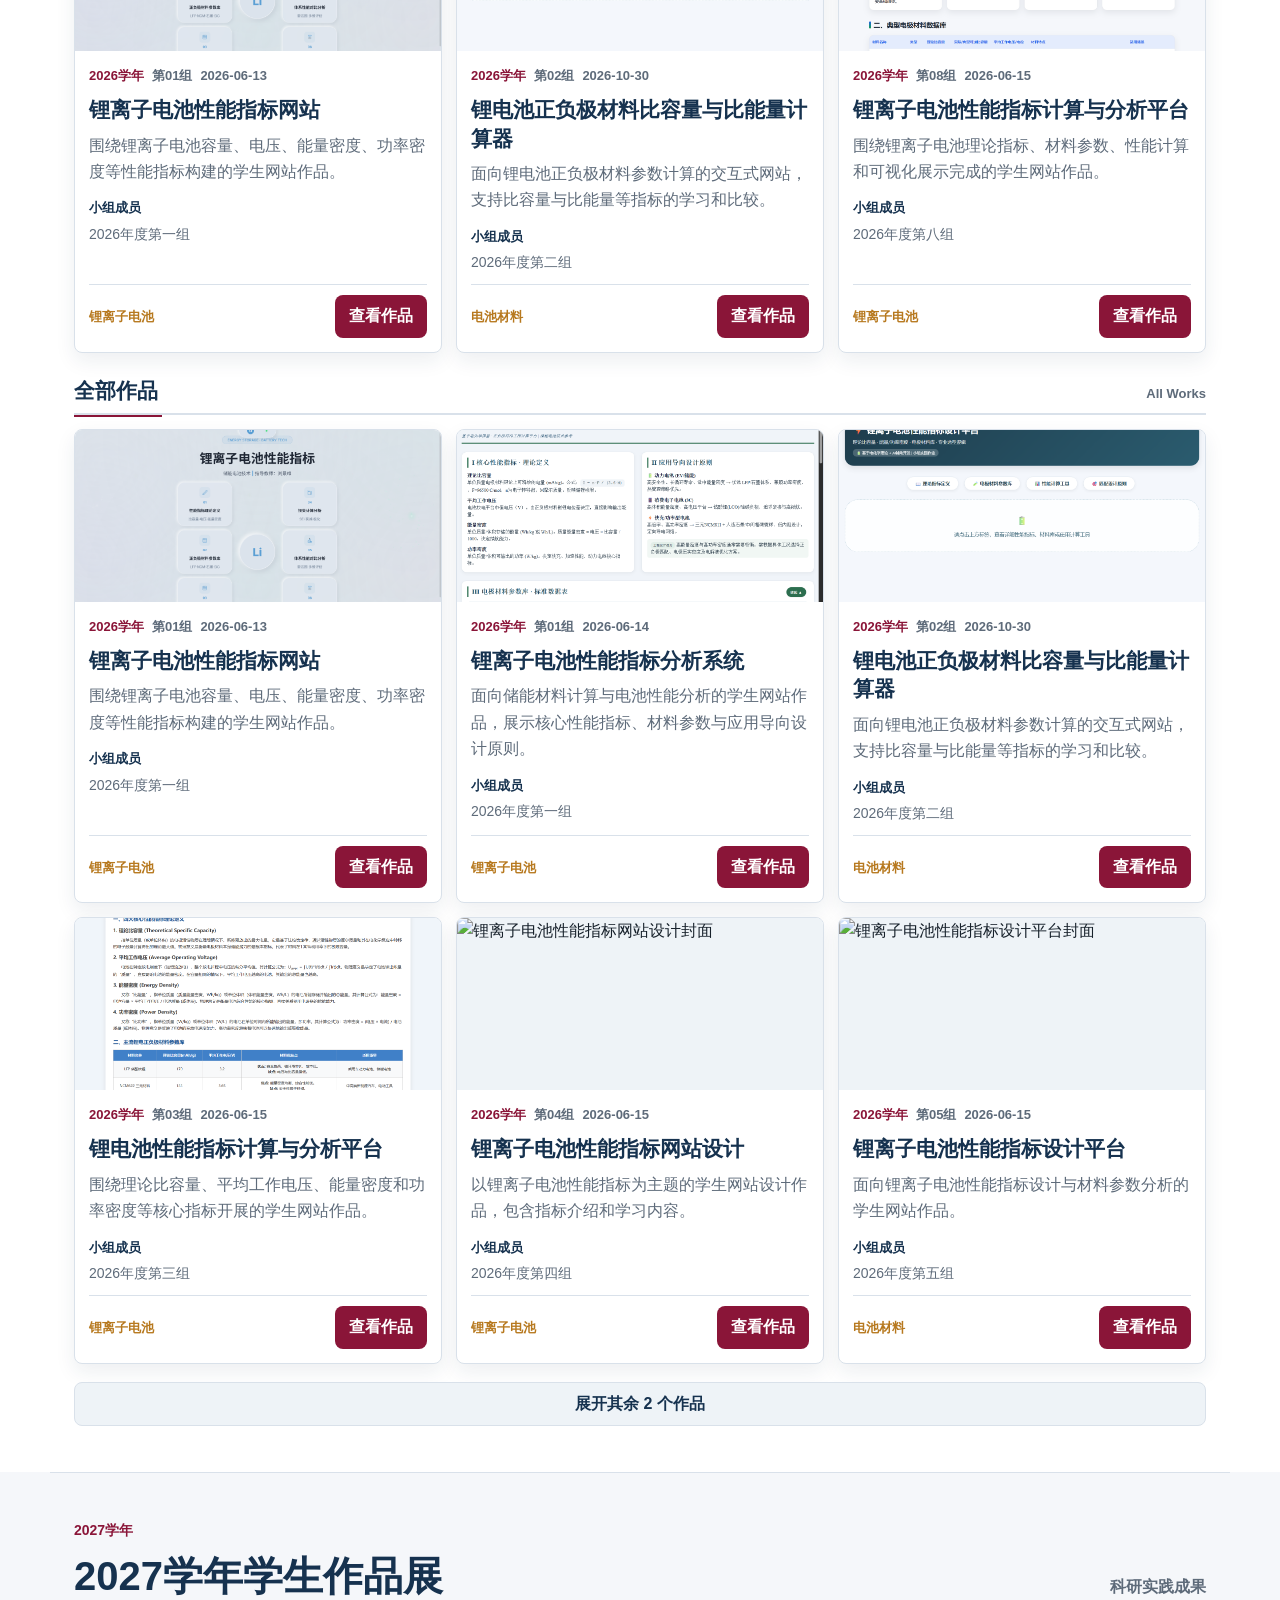
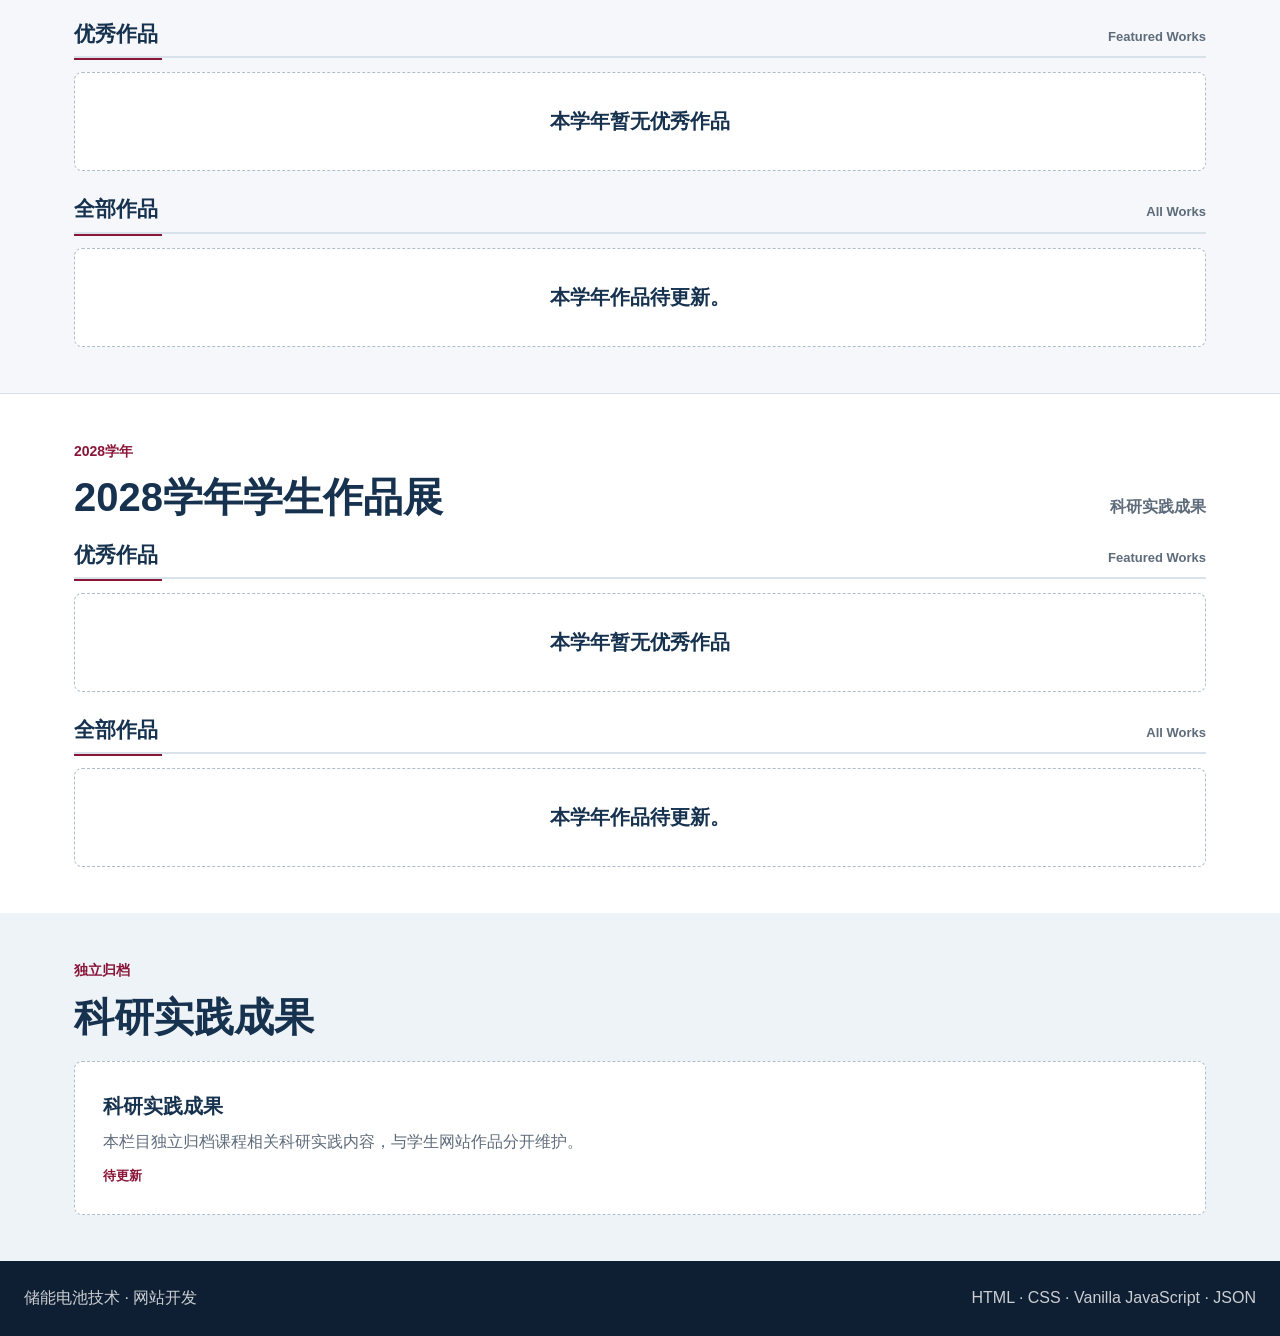
==== commit 682d7844: "去除第二组重复展示并修正成果排序" ====
--- a/index.html
+++ b/index.html
@@ -240,26 +240,6 @@
     {
       "year": 2026,
       "group": "group02",
-      "title": "锂离子电池性能指标计算与分析平台",
-      "members": [
-        "2026年度第二组"
-      ],
-      "keywords": [
-        "锂离子电池",
-        "性能指标",
-        "计算分析",
-        "储能电池"
-      ],
-      "description": "围绕锂离子电池性能指标计算、数据分析与结果展示完成的网站开发作品。",
-      "date": "2026-10-30",
-      "url": "works/2026/group02/AI实践作业-锂离子电池性能指标计算网站(1).html",
-      "cover": "assets/covers/2026-group02-work01.png",
-      "category": "锂离子电池",
-      "featured": false
-    },
-    {
-      "year": 2026,
-      "group": "group02",
       "title": "锂电池正负极材料比容量与比能量计算器",
       "members": [
         "2026年度第二组"
@@ -277,67 +257,6 @@
       "cover": "assets/covers/2026-group02-work02.png",
       "category": "电池材料",
       "featured": true
-    },
-    {
-      "year": 2026,
-      "group": "group02",
-      "title": "锂离子电池性能分析平台",
-      "members": [
-        "2026年度第二组"
-      ],
-      "keywords": [
-        "锂离子电池",
-        "性能分析",
-        "储能电池",
-        "材料参数"
-      ],
-      "description": "展示锂离子电池性能指标与储能材料参数的网站开发作品，突出数据组织与分析流程。",
-      "date": "2026-10-30",
-      "url": "works/2026/group02/储能电池网站开发代码.html",
-      "cover": "assets/covers/2026-group02-work03.png",
-      "category": "锂离子电池",
-      "featured": false
-    },
-    {
-      "year": 2026,
-      "group": "group02",
-      "title": "锂离子电池性能指标计算与分析平台（新版）",
-      "members": [
-        "2026年度第二组"
-      ],
-      "keywords": [
-        "锂离子电池",
-        "性能指标",
-        "计算分析",
-        "网站开发"
-      ],
-      "description": "锂离子电池性能指标计算与分析平台的新版学生作品，采用独立页面呈现计算结果与学习内容。",
-      "date": "2026-10-30",
-      "url": "works/2026/group02/锂离子电池性能指标网站-new.html",
-      "cover": "assets/covers/2026-group02-work04.png",
-      "category": "锂离子电池",
-      "featured": false
-    },
-    {
-      "year": 2026,
-      "group": "group02",
-      "title": "锂离子电池性能指标分析平台 | 电池材料设计与计算工具",
-      "members": [
-        "2026年度第二组"
-      ],
-      "keywords": [
-        "锂离子电池",
-        "电池材料",
-        "性能指标",
-        "设计平台",
-        "计算工具"
-      ],
-      "description": "面向电池材料设计与性能指标分析的交互式平台，展示材料参数、计算工具和应用导向内容。",
-      "date": "2026-10-30",
-      "url": "works/2026/group02/锂离子电池性能指标设计平台(2).html",
-      "cover": "assets/covers/2026-group02-work05.png",
-      "category": "电池材料",
-      "featured": false
     },
     {
       "year": 2026,
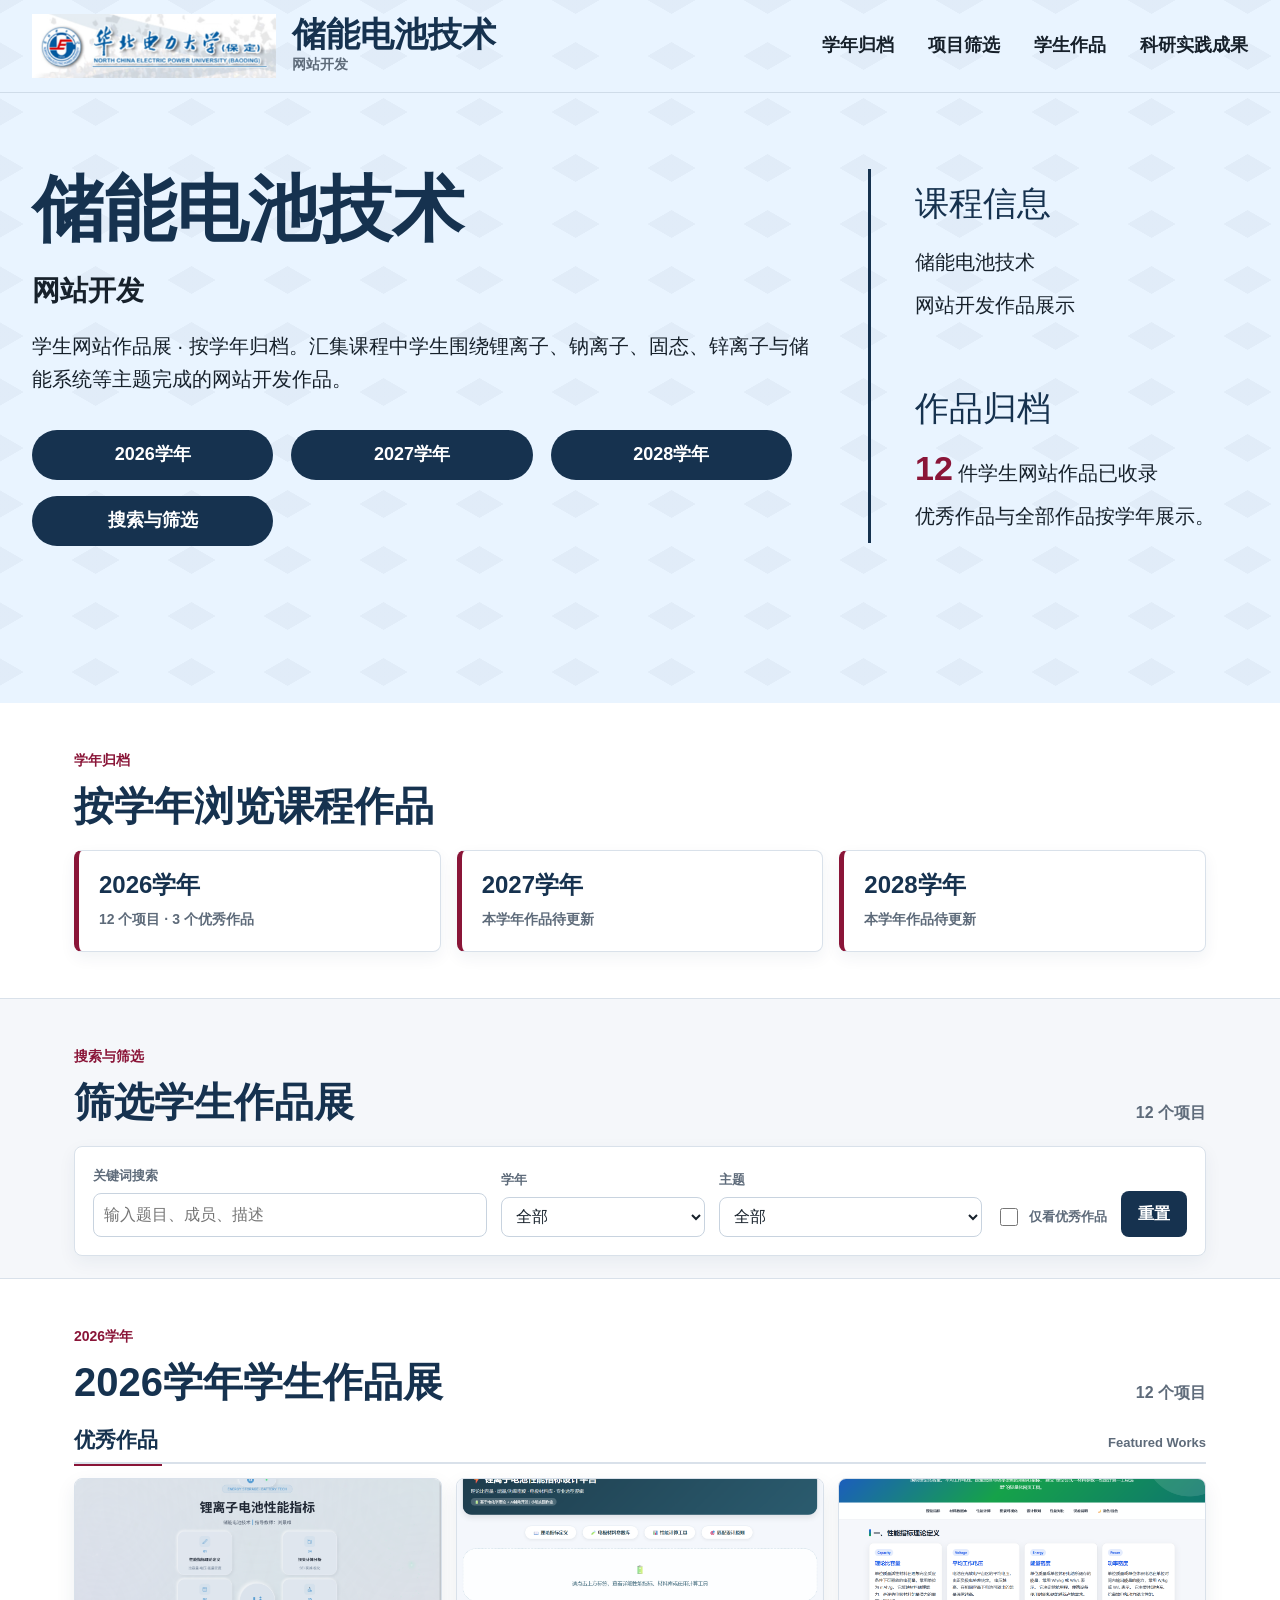
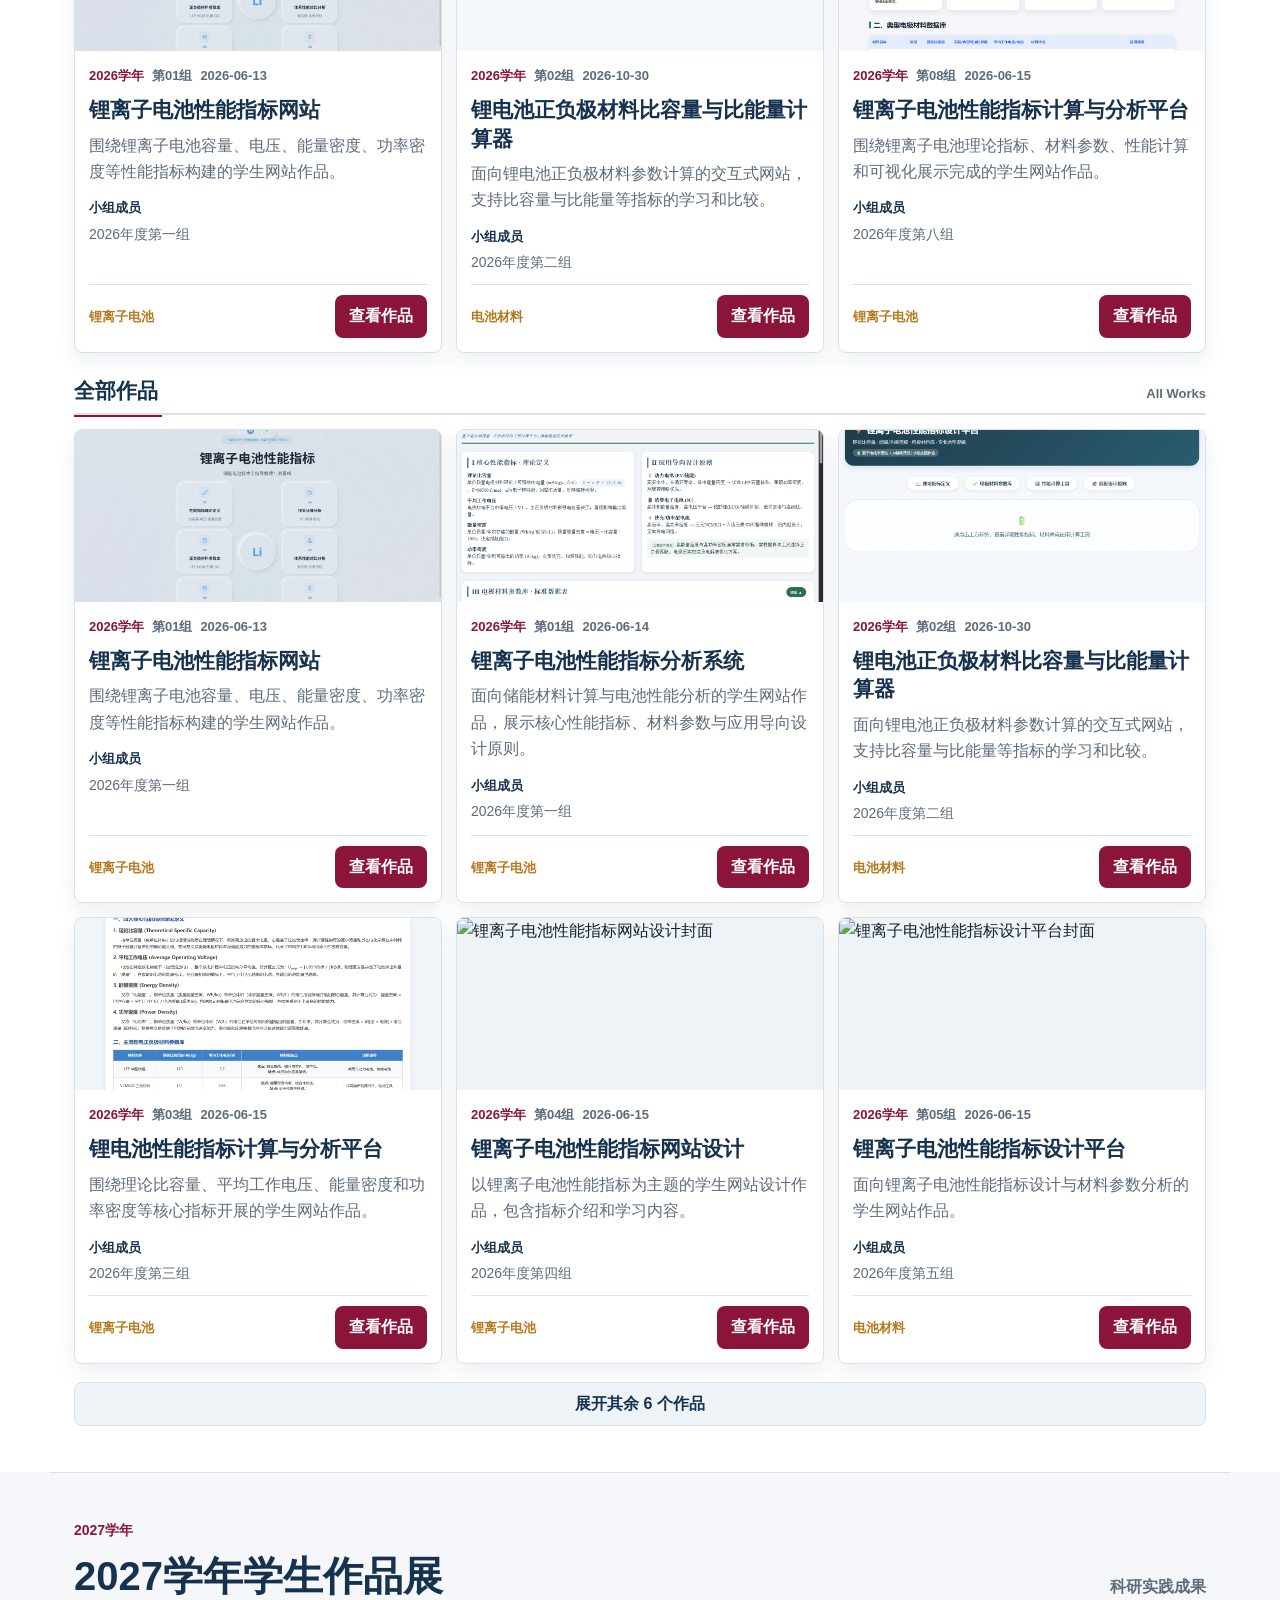
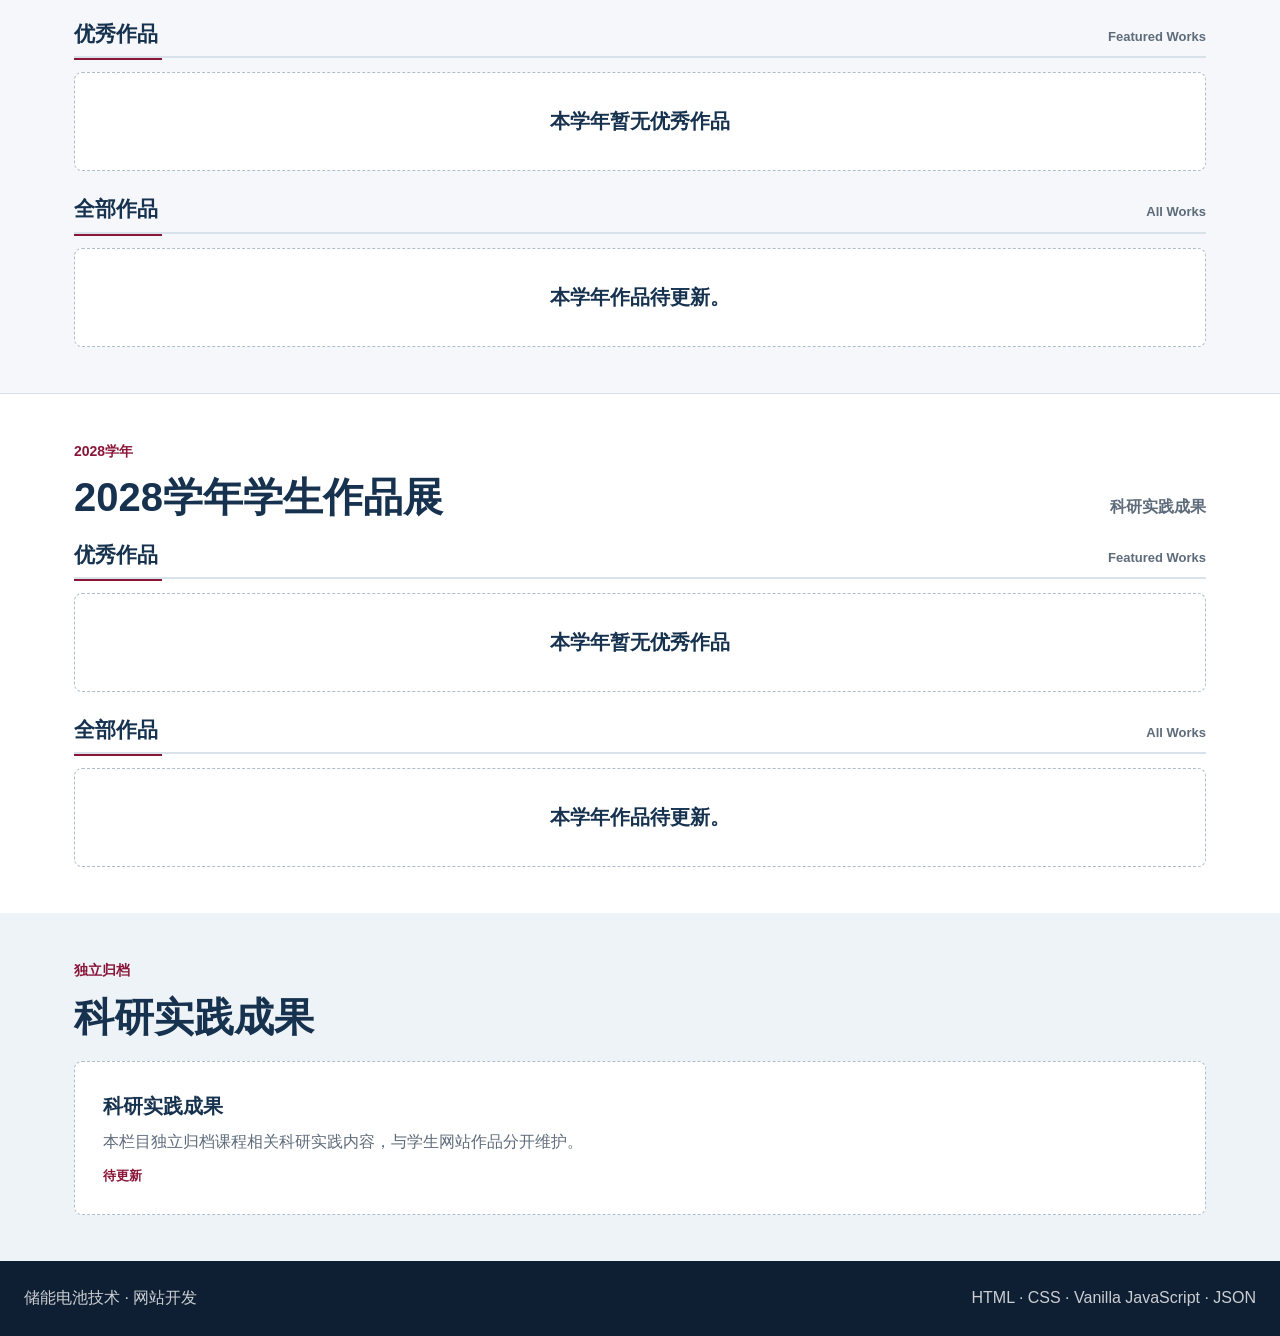
==== commit 70cb614f: "调整未明确同组作品的顺延组别" ====
--- a/index.html
+++ b/index.html
@@ -359,6 +359,87 @@
       "cover": "assets/covers/2026-group06.png",
       "category": "锂离子电池",
       "featured": false
+    },
+    {
+      "year": 2026,
+      "group": "group09",
+      "title": "锂离子电池性能指标计算与分析平台",
+      "members": [
+        "2026年度第九组"
+      ],
+      "keywords": [
+        "锂离子电池",
+        "性能指标",
+        "计算分析",
+        "储能电池"
+      ],
+      "description": "围绕锂离子电池性能指标计算、数据分析与结果展示完成的网站开发作品。",
+      "date": "2026-10-30",
+      "url": "works/2026/group09/AI实践作业-锂离子电池性能指标计算网站(1).html",
+      "cover": "assets/covers/2026-group09.png",
+      "category": "锂离子电池",
+      "featured": false
+    },
+    {
+      "year": 2026,
+      "group": "group10",
+      "title": "锂离子电池性能分析平台",
+      "members": [
+        "2026年度第十组"
+      ],
+      "keywords": [
+        "锂离子电池",
+        "性能分析",
+        "储能电池",
+        "材料参数"
+      ],
+      "description": "展示锂离子电池性能指标与储能材料参数的网站开发作品，突出数据组织与分析流程。",
+      "date": "2026-10-30",
+      "url": "works/2026/group10/储能电池网站开发代码.html",
+      "cover": "assets/covers/2026-group10.png",
+      "category": "锂离子电池",
+      "featured": false
+    },
+    {
+      "year": 2026,
+      "group": "group11",
+      "title": "锂离子电池性能指标计算与分析平台（新版）",
+      "members": [
+        "2026年度第十一组"
+      ],
+      "keywords": [
+        "锂离子电池",
+        "性能指标",
+        "计算分析",
+        "网站开发"
+      ],
+      "description": "锂离子电池性能指标计算与分析平台的新版学生作品，采用独立页面呈现计算结果与学习内容。",
+      "date": "2026-10-30",
+      "url": "works/2026/group11/锂离子电池性能指标网站-new.html",
+      "cover": "assets/covers/2026-group11.png",
+      "category": "锂离子电池",
+      "featured": false
+    },
+    {
+      "year": 2026,
+      "group": "group12",
+      "title": "锂离子电池性能指标分析平台 | 电池材料设计与计算工具",
+      "members": [
+        "2026年度第十二组"
+      ],
+      "keywords": [
+        "锂离子电池",
+        "电池材料",
+        "性能指标",
+        "设计平台",
+        "计算工具"
+      ],
+      "description": "面向电池材料设计与性能指标分析的交互式平台，展示材料参数、计算工具和应用导向内容。",
+      "date": "2026-10-30",
+      "url": "works/2026/group12/锂离子电池性能指标设计平台(2).html",
+      "cover": "assets/covers/2026-group12.png",
+      "category": "电池材料",
+      "featured": false
     }
   ]
 }
